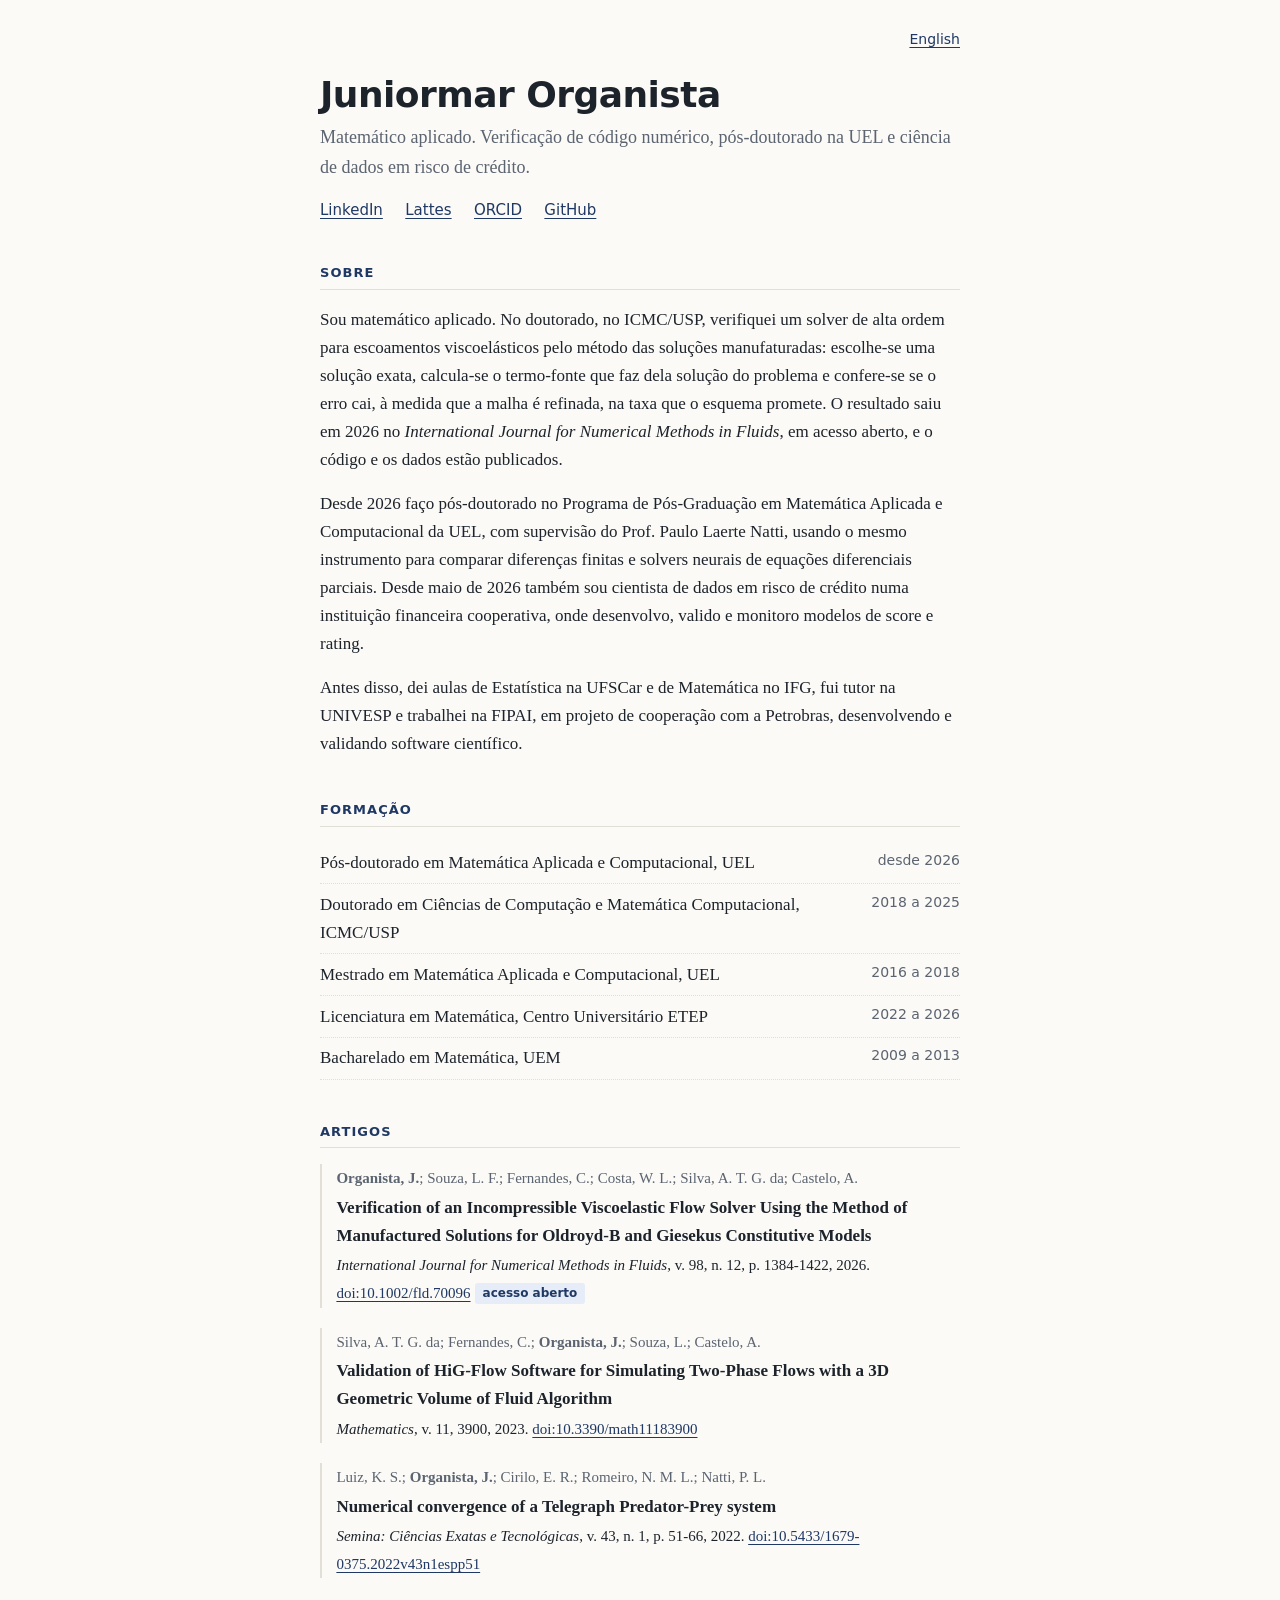
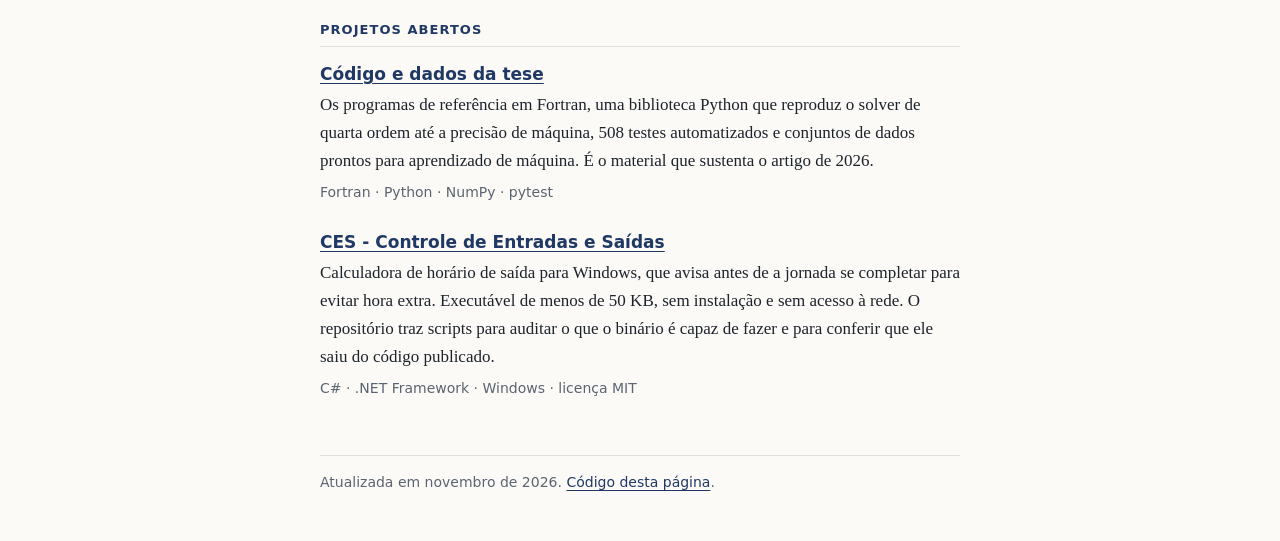
==== index.html @ 3fb1f09b "add the personal page in Portuguese" ====
<!doctype html>
<html lang="pt-BR">
<head>
  <meta charset="utf-8">
  <meta name="viewport" content="width=device-width, initial-scale=1">
  <title>Juniormar Organista</title>
  <meta name="description" content="Matemático aplicado: verificação de código de simulação numérica, pós-doutorado na UEL e ciência de dados em risco de crédito. Artigos, projetos abertos e perfis acadêmicos.">
  <link rel="canonical" href="https://juniormarorganista.github.io/">
  <link rel="alternate" hreflang="pt-BR" href="https://juniormarorganista.github.io/">
  <link rel="alternate" hreflang="en" href="https://juniormarorganista.github.io/en/">
  <link rel="alternate" hreflang="x-default" href="https://juniormarorganista.github.io/">
  <link rel="icon" href="favicon.svg" type="image/svg+xml">
  <link rel="stylesheet" href="estilo.css">
  <meta property="og:type" content="profile">
  <meta property="og:title" content="Juniormar Organista">
  <meta property="og:description" content="Matemático aplicado: verificação de código numérico, pós-doutorado na UEL e ciência de dados em risco de crédito.">
  <meta property="og:url" content="https://juniormarorganista.github.io/">
  <meta property="og:locale" content="pt_BR">
  <meta property="og:locale:alternate" content="en_US">
  <script type="application/ld+json">
  {
    "@context": "https://schema.org",
    "@type": "Person",
    "name": "Juniormar Organista",
    "url": "https://juniormarorganista.github.io/",
    "jobTitle": "Matemático aplicado",
    "affiliation": {"@type": "CollegeOrUniversity", "name": "Universidade Estadual de Londrina"},
    "alumniOf": [
      {"@type": "CollegeOrUniversity", "name": "Universidade de São Paulo"},
      {"@type": "CollegeOrUniversity", "name": "Universidade Estadual de Londrina"},
      {"@type": "CollegeOrUniversity", "name": "Universidade Estadual de Maringá"}
    ],
    "identifier": {"@type": "PropertyValue", "propertyID": "ORCID", "value": "0000-0002-3627-6901"},
    "sameAs": [
      "https://www.linkedin.com/in/juniormar-organista-1762802a",
      "http://lattes.cnpq.br/1314750070962728",
      "https://orcid.org/0000-0002-3627-6901",
      "https://github.com/juniormarorganista"
    ]
  }
  </script>
</head>
<body>
  <a class="pular" href="#conteudo">Ir para o conteúdo</a>
  <div class="pagina">
    <nav class="idioma" aria-label="Idioma">
      <a href="en/" hreflang="en" lang="en">English</a>
    </nav>

    <header>
      <h1>Juniormar Organista</h1>
      <p class="papel">Matemático aplicado. Verificação de código numérico, pós-doutorado na UEL e ciência de dados em risco de crédito.</p>
      <ul class="perfis" aria-label="Perfis">
        <li><a rel="me" href="https://www.linkedin.com/in/juniormar-organista-1762802a">LinkedIn</a></li>
        <li><a rel="me" href="http://lattes.cnpq.br/1314750070962728">Lattes</a></li>
        <li><a rel="me" href="https://orcid.org/0000-0002-3627-6901">ORCID</a></li>
        <li><a rel="me" href="https://github.com/juniormarorganista">GitHub</a></li>
      </ul>
    </header>

    <main id="conteudo">
      <section aria-labelledby="sobre">
        <h2 id="sobre">Sobre</h2>
        <p>Sou matemático aplicado. No doutorado, no ICMC/USP, verifiquei um solver de alta ordem para escoamentos viscoelásticos pelo método das soluções manufaturadas: escolhe-se uma solução exata, calcula-se o termo-fonte que faz dela solução do problema e confere-se se o erro cai, à medida que a malha é refinada, na taxa que o esquema promete. O resultado saiu em 2026 no <cite>International Journal for Numerical Methods in Fluids</cite>, em acesso aberto, e o código e os dados estão publicados.</p>
        <p>Desde 2026 faço pós-doutorado no Programa de Pós-Graduação em Matemática Aplicada e Computacional da UEL, com supervisão do Prof. Paulo Laerte Natti, usando o mesmo instrumento para comparar diferenças finitas e solvers neurais de equações diferenciais parciais. Desde maio de 2026 também sou cientista de dados em risco de crédito numa instituição financeira cooperativa, onde desenvolvo, valido e monitoro modelos de score e rating.</p>
        <p>Antes disso, dei aulas de Estatística na UFSCar e de Matemática no IFG, fui tutor na UNIVESP e trabalhei na FIPAI, em projeto de cooperação com a Petrobras, desenvolvendo e validando software científico.</p>
      </section>

      <section aria-labelledby="formacao">
        <h2 id="formacao">Formação</h2>
        <ul class="formacao">
          <li><span>Pós-doutorado em Matemática Aplicada e Computacional, UEL</span> <span class="periodo">desde 2026</span></li>
          <li><span>Doutorado em Ciências de Computação e Matemática Computacional, ICMC/USP</span> <span class="periodo">2018 a 2025</span></li>
          <li><span>Mestrado em Matemática Aplicada e Computacional, UEL</span> <span class="periodo">2016 a 2018</span></li>
          <li><span>Licenciatura em Matemática, Centro Universitário ETEP</span> <span class="periodo">2022 a 2026</span></li>
          <li><span>Bacharelado em Matemática, UEM</span> <span class="periodo">2009 a 2013</span></li>
        </ul>
      </section>

      <section aria-labelledby="artigos">
        <h2 id="artigos">Artigos</h2>
        <ul class="artigos">
          <li>
            <span class="autores"><strong>Organista, J.</strong>; Souza, L. F.; Fernandes, C.; Costa, W. L.; Silva, A. T. G. da; Castelo, A.</span>
            <span class="titulo">Verification of an Incompressible Viscoelastic Flow Solver Using the Method of Manufactured Solutions for Oldroyd-B and Giesekus Constitutive Models</span>
            <span class="fonte"><cite>International Journal for Numerical Methods in Fluids</cite>, v. 98, n. 12, p. 1384-1422, 2026. <a href="https://doi.org/10.1002/fld.70096">doi:10.1002/fld.70096</a><span class="selo">acesso aberto</span></span>
          </li>
          <li>
            <span class="autores">Silva, A. T. G. da; Fernandes, C.; <strong>Organista, J.</strong>; Souza, L.; Castelo, A.</span>
            <span class="titulo">Validation of HiG-Flow Software for Simulating Two-Phase Flows with a 3D Geometric Volume of Fluid Algorithm</span>
            <span class="fonte"><cite>Mathematics</cite>, v. 11, 3900, 2023. <a href="https://doi.org/10.3390/math11183900">doi:10.3390/math11183900</a></span>
          </li>
          <li>
            <span class="autores">Luiz, K. S.; <strong>Organista, J.</strong>; Cirilo, E. R.; Romeiro, N. M. L.; Natti, P. L.</span>
            <span class="titulo">Numerical convergence of a Telegraph Predator-Prey system</span>
            <span class="fonte"><cite>Semina: Ciências Exatas e Tecnológicas</cite>, v. 43, n. 1, p. 51-66, 2022. <a href="https://doi.org/10.5433/1679-0375.2022v43n1espp51">doi:10.5433/1679-0375.2022v43n1espp51</a></span>
          </li>
        </ul>
      </section>

      <section aria-labelledby="projetos">
        <h2 id="projetos">Projetos abertos</h2>
        <article class="projeto">
          <h3><a href="https://github.com/juniormarorganista/PhD-Thesis-Organista-J-USP">Código e dados da tese</a></h3>
          <p>Os programas de referência em Fortran, uma biblioteca Python que reproduz o solver de quarta ordem até a precisão de máquina, 508 testes automatizados e conjuntos de dados prontos para aprendizado de máquina. É o material que sustenta o artigo de 2026.</p>
          <p class="meta">Fortran · Python · NumPy · pytest</p>
        </article>
        <article class="projeto">
          <h3><a href="https://github.com/juniormarorganista/CES-Controle-Entradas-Saidas">CES - Controle de Entradas e Saídas</a></h3>
          <p>Calculadora de horário de saída para Windows, que avisa antes de a jornada se completar para evitar hora extra. Executável de menos de 50 KB, sem instalação e sem acesso à rede. O repositório traz scripts para auditar o que o binário é capaz de fazer e para conferir que ele saiu do código publicado.</p>
          <p class="meta">C# · .NET Framework · Windows · licença MIT</p>
        </article>
      </section>
    </main>

    <footer>
      <p>Atualizada em novembro de 2026. <a href="https://github.com/juniormarorganista/juniormarorganista.github.io">Código desta página</a>.</p>
    </footer>
  </div>
</body>
</html>
---- estilo.css ----
/* Estilo único das duas versões da página (português na raiz, inglês em en/). */

:root {
  --fundo: #fbfaf7;
  --texto: #1d232b;
  --suave: #5b6470;
  --linha: #e2dfd6;
  --destaque: #1f3864;
  --destaque-ativo: #2d5394;
  --selo-fundo: #e6edf8;
  --selo-texto: #1f3864;
  --largura: 42rem;
  --serifa: Charter, "Bitstream Charter", "Sitka Text", Cambria, Georgia, serif;
  --sem-serifa: system-ui, -apple-system, "Segoe UI", Roboto, "Helvetica Neue", Arial,
    sans-serif;
  color-scheme: light;
}

@media (prefers-color-scheme: dark) {
  :root {
    --fundo: #14171c;
    --texto: #e5e7ea;
    --suave: #a3abb6;
    --linha: #2b3038;
    --destaque: #9fbaea;
    --destaque-ativo: #c6d6f5;
    --selo-fundo: #1e2a3e;
    --selo-texto: #c6d6f5;
    color-scheme: dark;
  }
}

*,
*::before,
*::after {
  box-sizing: border-box;
}

html {
  -webkit-text-size-adjust: 100%;
  text-size-adjust: 100%;
}

body {
  margin: 0;
  background: var(--fundo);
  color: var(--texto);
  font: 1.0625rem/1.65 var(--serifa);
}

.pagina {
  max-width: var(--largura);
  margin: 0 auto;
  padding: 2rem 1rem 3rem;
}

.pular {
  position: absolute;
  left: -999rem;
}

.pular:focus {
  left: 1rem;
  top: 1rem;
  padding: 0.5rem 0.75rem;
  background: var(--fundo);
  font-family: var(--sem-serifa);
}

a {
  color: var(--destaque);
  text-decoration-thickness: 1px;
  text-underline-offset: 0.18em;
}

a:hover {
  color: var(--destaque-ativo);
}

a:focus-visible {
  outline: 2px solid var(--destaque);
  outline-offset: 2px;
  border-radius: 2px;
}

.idioma {
  text-align: right;
  font: 0.875rem/1 var(--sem-serifa);
}

header {
  margin: 1.75rem 0 2.25rem;
}

h1 {
  margin: 0 0 0.5rem;
  font: 650 2.25rem/1.15 var(--sem-serifa);
  letter-spacing: -0.015em;
}

.papel {
  margin: 0 0 1.1rem;
  color: var(--suave);
  font-size: 1.125rem;
}

.perfis {
  display: flex;
  flex-wrap: wrap;
  gap: 0.5rem 1.4rem;
  margin: 0;
  padding: 0;
  list-style: none;
  font: 500 0.9375rem/1.4 var(--sem-serifa);
}

h2 {
  margin: 2.75rem 0 1rem;
  padding-bottom: 0.4rem;
  border-bottom: 1px solid var(--linha);
  color: var(--destaque);
  font: 650 0.8125rem/1.3 var(--sem-serifa);
  letter-spacing: 0.08em;
  text-transform: uppercase;
}

h3 {
  margin: 0 0 0.3rem;
  font: 600 1.0625rem/1.4 var(--sem-serifa);
}

p {
  margin: 0 0 1rem;
}

.formacao {
  margin: 0;
  padding: 0;
  list-style: none;
}

.formacao li {
  display: flex;
  justify-content: space-between;
  gap: 1rem;
  padding: 0.4rem 0;
  border-bottom: 1px dotted var(--linha);
}

.formacao .periodo {
  color: var(--suave);
  font: 0.875rem/1.65 var(--sem-serifa);
  white-space: nowrap;
}

.artigos {
  margin: 0;
  padding: 0;
  list-style: none;
}

.artigos li {
  margin-bottom: 1.25rem;
  padding-left: 0.9rem;
  border-left: 2px solid var(--linha);
}

.autores,
.fonte {
  font-size: 0.9375rem;
}

.autores {
  color: var(--suave);
}

.titulo {
  display: block;
  margin: 0.1rem 0;
  font-weight: 600;
}

.selo {
  display: inline-block;
  margin-left: 0.3rem;
  padding: 0.2rem 0.45rem;
  border-radius: 3px;
  background: var(--selo-fundo);
  color: var(--selo-texto);
  font: 600 0.75rem/1.2 var(--sem-serifa);
  vertical-align: 0.1em;
}

.projeto {
  margin-bottom: 1.75rem;
}

.projeto p {
  margin-bottom: 0.4rem;
}

.projeto .meta {
  margin: 0;
  color: var(--suave);
  font: 0.875rem/1.5 var(--sem-serifa);
}

footer {
  margin-top: 3.5rem;
  padding-top: 1rem;
  border-top: 1px solid var(--linha);
  color: var(--suave);
  font: 0.875rem/1.5 var(--sem-serifa);
}

footer p {
  margin: 0;
}

@media (max-width: 30rem) {
  h1 {
    font-size: 1.875rem;
  }

  .formacao li {
    flex-direction: column;
    gap: 0;
  }
}

@media print {
  .idioma,
  .pular {
    display: none;
  }

  body {
    background: #fff;
    color: #000;
  }
}
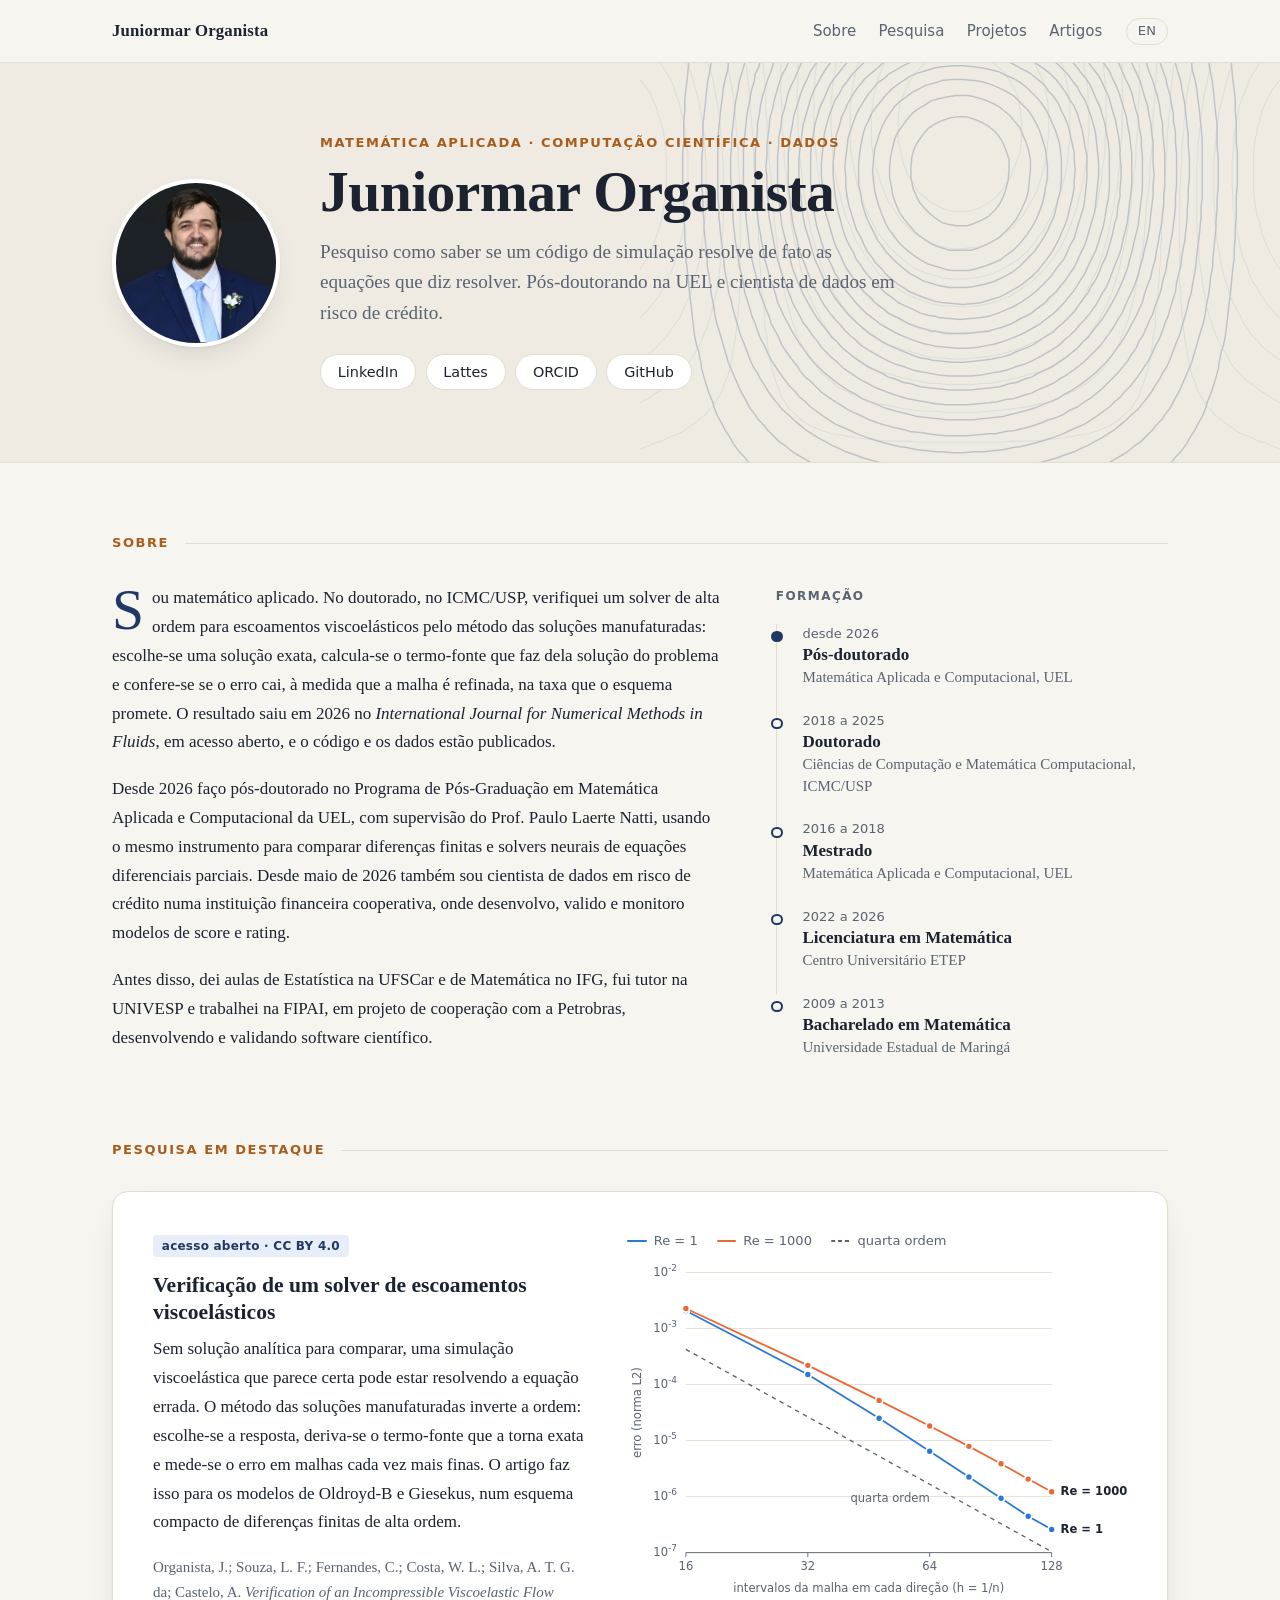
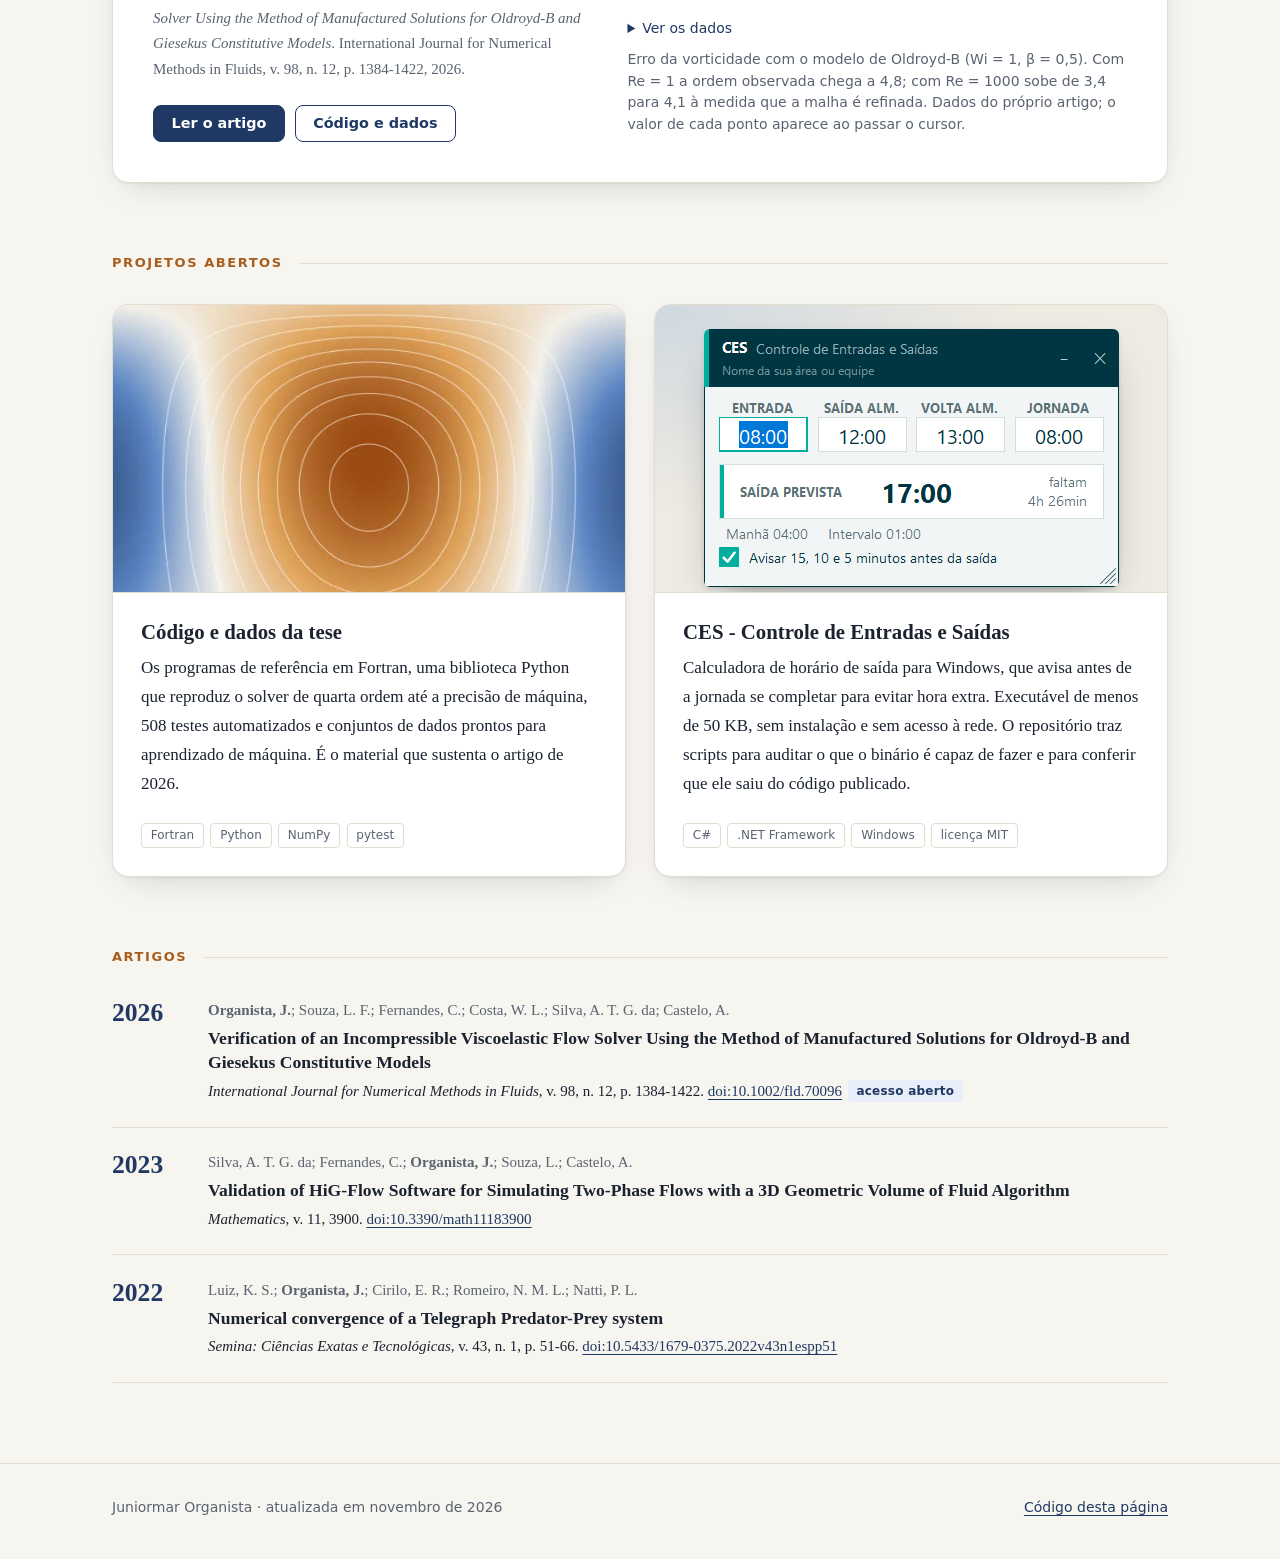
==== commit 64da40aa: "rebuild the Portuguese page with images and the convergence chart" ====
--- a/index.html
+++ b/index.html
@@ -11,18 +11,26 @@
   <link rel="alternate" hreflang="x-default" href="https://juniormarorganista.github.io/">
   <link rel="icon" href="favicon.svg" type="image/svg+xml">
   <link rel="stylesheet" href="estilo.css">
+  <meta name="theme-color" content="#f7f5f0" media="(prefers-color-scheme: light)">
+  <meta name="theme-color" content="#101318" media="(prefers-color-scheme: dark)">
   <meta property="og:type" content="profile">
   <meta property="og:title" content="Juniormar Organista">
   <meta property="og:description" content="Matemático aplicado: verificação de código numérico, pós-doutorado na UEL e ciência de dados em risco de crédito.">
   <meta property="og:url" content="https://juniormarorganista.github.io/">
+  <meta property="og:image" content="https://juniormarorganista.github.io/img/og.png">
+  <meta property="og:image:width" content="1200">
+  <meta property="og:image:height" content="630">
+  <meta property="og:image:alt" content="Juniormar Organista, matemático aplicado, sobre linhas de corrente de uma solução manufaturada">
   <meta property="og:locale" content="pt_BR">
   <meta property="og:locale:alternate" content="en_US">
+  <meta name="twitter:card" content="summary_large_image">
   <script type="application/ld+json">
   {
     "@context": "https://schema.org",
     "@type": "Person",
     "name": "Juniormar Organista",
     "url": "https://juniormarorganista.github.io/",
+    "image": "https://juniormarorganista.github.io/img/retrato.webp",
     "jobTitle": "Matemático aplicado",
     "affiliation": {"@type": "CollegeOrUniversity", "name": "Universidade Estadual de Londrina"},
     "alumniOf": [
@@ -42,80 +50,202 @@
 </head>
 <body>
   <a class="pular" href="#conteudo">Ir para o conteúdo</a>
-  <div class="pagina">
-    <nav class="idioma" aria-label="Idioma">
-      <a href="en/" hreflang="en" lang="en">English</a>
+
+  <header class="conteiner barra">
+    <a class="marca" href="./">Juniormar Organista</a>
+    <nav aria-label="Seções">
+      <a href="#sobre">Sobre</a>
+      <a href="#pesquisa">Pesquisa</a>
+      <a href="#projetos">Projetos</a>
+      <a href="#artigos">Artigos</a>
     </nav>
-
-    <header>
-      <h1>Juniormar Organista</h1>
-      <p class="papel">Matemático aplicado. Verificação de código numérico, pós-doutorado na UEL e ciência de dados em risco de crédito.</p>
-      <ul class="perfis" aria-label="Perfis">
-        <li><a rel="me" href="https://www.linkedin.com/in/juniormar-organista-1762802a">LinkedIn</a></li>
-        <li><a rel="me" href="http://lattes.cnpq.br/1314750070962728">Lattes</a></li>
-        <li><a rel="me" href="https://orcid.org/0000-0002-3627-6901">ORCID</a></li>
-        <li><a rel="me" href="https://github.com/juniormarorganista">GitHub</a></li>
-      </ul>
-    </header>
-
-    <main id="conteudo">
-      <section aria-labelledby="sobre">
-        <h2 id="sobre">Sobre</h2>
-        <p>Sou matemático aplicado. No doutorado, no ICMC/USP, verifiquei um solver de alta ordem para escoamentos viscoelásticos pelo método das soluções manufaturadas: escolhe-se uma solução exata, calcula-se o termo-fonte que faz dela solução do problema e confere-se se o erro cai, à medida que a malha é refinada, na taxa que o esquema promete. O resultado saiu em 2026 no <cite>International Journal for Numerical Methods in Fluids</cite>, em acesso aberto, e o código e os dados estão publicados.</p>
-        <p>Desde 2026 faço pós-doutorado no Programa de Pós-Graduação em Matemática Aplicada e Computacional da UEL, com supervisão do Prof. Paulo Laerte Natti, usando o mesmo instrumento para comparar diferenças finitas e solvers neurais de equações diferenciais parciais. Desde maio de 2026 também sou cientista de dados em risco de crédito numa instituição financeira cooperativa, onde desenvolvo, valido e monitoro modelos de score e rating.</p>
-        <p>Antes disso, dei aulas de Estatística na UFSCar e de Matemática no IFG, fui tutor na UNIVESP e trabalhei na FIPAI, em projeto de cooperação com a Petrobras, desenvolvendo e validando software científico.</p>
-      </section>
-
-      <section aria-labelledby="formacao">
-        <h2 id="formacao">Formação</h2>
-        <ul class="formacao">
-          <li><span>Pós-doutorado em Matemática Aplicada e Computacional, UEL</span> <span class="periodo">desde 2026</span></li>
-          <li><span>Doutorado em Ciências de Computação e Matemática Computacional, ICMC/USP</span> <span class="periodo">2018 a 2025</span></li>
-          <li><span>Mestrado em Matemática Aplicada e Computacional, UEL</span> <span class="periodo">2016 a 2018</span></li>
-          <li><span>Licenciatura em Matemática, Centro Universitário ETEP</span> <span class="periodo">2022 a 2026</span></li>
-          <li><span>Bacharelado em Matemática, UEM</span> <span class="periodo">2009 a 2013</span></li>
+    <a class="idioma" href="en/" hreflang="en" lang="en" title="English version">EN</a>
+  </header>
+
+  <section class="abertura" aria-labelledby="nome">
+    <div class="arte" aria-hidden="true"></div>
+    <div class="conteiner">
+      <img class="retrato" src="img/retrato.webp" width="168" height="168" alt="Retrato de Juniormar Organista">
+      <div>
+        <p class="sobretitulo">Matemática aplicada · Computação científica · Dados</p>
+        <h1 id="nome">Juniormar Organista</h1>
+        <p class="chamada">Pesquiso como saber se um código de simulação resolve de fato as equações que diz resolver. Pós-doutorando na UEL e cientista de dados em risco de crédito.</p>
+        <ul class="perfis" aria-label="Perfis">
+          <li><a rel="me" href="https://www.linkedin.com/in/juniormar-organista-1762802a">LinkedIn</a></li>
+          <li><a rel="me" href="http://lattes.cnpq.br/1314750070962728">Lattes</a></li>
+          <li><a rel="me" href="https://orcid.org/0000-0002-3627-6901">ORCID</a></li>
+          <li><a rel="me" href="https://github.com/juniormarorganista">GitHub</a></li>
         </ul>
-      </section>
-
-      <section aria-labelledby="artigos">
-        <h2 id="artigos">Artigos</h2>
+      </div>
+    </div>
+  </section>
+
+  <main id="conteudo">
+    <section class="secao" id="sobre" aria-labelledby="titulo-sobre">
+      <div class="conteiner">
+        <h2 id="titulo-sobre">Sobre</h2>
+        <div class="duas-colunas">
+          <div class="texto-corrido">
+            <p>Sou matemático aplicado. No doutorado, no ICMC/USP, verifiquei um solver de alta ordem para escoamentos viscoelásticos pelo método das soluções manufaturadas: escolhe-se uma solução exata, calcula-se o termo-fonte que faz dela solução do problema e confere-se se o erro cai, à medida que a malha é refinada, na taxa que o esquema promete. O resultado saiu em 2026 no <cite>International Journal for Numerical Methods in Fluids</cite>, em acesso aberto, e o código e os dados estão publicados.</p>
+            <p>Desde 2026 faço pós-doutorado no Programa de Pós-Graduação em Matemática Aplicada e Computacional da UEL, com supervisão do Prof. Paulo Laerte Natti, usando o mesmo instrumento para comparar diferenças finitas e solvers neurais de equações diferenciais parciais. Desde maio de 2026 também sou cientista de dados em risco de crédito numa instituição financeira cooperativa, onde desenvolvo, valido e monitoro modelos de score e rating.</p>
+            <p>Antes disso, dei aulas de Estatística na UFSCar e de Matemática no IFG, fui tutor na UNIVESP e trabalhei na FIPAI, em projeto de cooperação com a Petrobras, desenvolvendo e validando software científico.</p>
+          </div>
+          <aside aria-labelledby="titulo-formacao">
+            <p class="subtitulo" id="titulo-formacao">Formação</p>
+            <ol class="linha-do-tempo">
+              <li><span class="periodo">desde 2026</span><span class="grau">Pós-doutorado</span><span class="lugar">Matemática Aplicada e Computacional, UEL</span></li>
+              <li><span class="periodo">2018 a 2025</span><span class="grau">Doutorado</span><span class="lugar">Ciências de Computação e Matemática Computacional, ICMC/USP</span></li>
+              <li><span class="periodo">2016 a 2018</span><span class="grau">Mestrado</span><span class="lugar">Matemática Aplicada e Computacional, UEL</span></li>
+              <li><span class="periodo">2022 a 2026</span><span class="grau">Licenciatura em Matemática</span><span class="lugar">Centro Universitário ETEP</span></li>
+              <li><span class="periodo">2009 a 2013</span><span class="grau">Bacharelado em Matemática</span><span class="lugar">Universidade Estadual de Maringá</span></li>
+            </ol>
+          </aside>
+        </div>
+      </div>
+    </section>
+
+    <section class="secao" id="pesquisa" aria-labelledby="titulo-pesquisa">
+      <div class="conteiner">
+        <h2 id="titulo-pesquisa">Pesquisa em destaque</h2>
+        <article class="cartao pesquisa">
+          <div>
+            <span class="selo">acesso aberto · CC BY 4.0</span>
+            <h3>Verificação de um solver de escoamentos viscoelásticos</h3>
+            <p>Sem solução analítica para comparar, uma simulação viscoelástica que parece certa pode estar resolvendo a equação errada. O método das soluções manufaturadas inverte a ordem: escolhe-se a resposta, deriva-se o termo-fonte que a torna exata e mede-se o erro em malhas cada vez mais finas. O artigo faz isso para os modelos de Oldroyd-B e Giesekus, num esquema compacto de diferenças finitas de alta ordem.</p>
+            <p class="citacao">Organista, J.; Souza, L. F.; Fernandes, C.; Costa, W. L.; Silva, A. T. G. da; Castelo, A. <cite>Verification of an Incompressible Viscoelastic Flow Solver Using the Method of Manufactured Solutions for Oldroyd-B and Giesekus Constitutive Models</cite>. International Journal for Numerical Methods in Fluids, v. 98, n. 12, p. 1384-1422, 2026.</p>
+            <div class="botoes">
+              <a class="botao" href="https://doi.org/10.1002/fld.70096">Ler o artigo</a>
+              <a class="botao secundario" href="https://github.com/juniormarorganista/PhD-Thesis-Organista-J-USP">Código e dados</a>
+            </div>
+          </div>
+          <figure class="figura-grafico">
+<ul class="legenda" aria-hidden="true"><li><span class="amostra s1"></span>Re = 1</li><li><span class="amostra s2"></span>Re = 1000</li><li><span class="amostra ref"></span>quarta ordem</li></ul>
+<svg class="grafico" viewBox="0 0 560 380" role="img" aria-labelledby="graf-tit-pt graf-desc-pt">
+<title id="graf-tit-pt">Erro da vorticidade com o refinamento da malha, modelo de Oldroyd-B</title>
+<desc id="graf-desc-pt">Gráfico em escala logarítmica: o erro da vorticidade cai de cerca de 2 × 10⁻³ para menos de 10⁻⁶ quando a malha passa de 16 para 128 intervalos, acompanhando a reta de quarta ordem.</desc>
+<line class="grade" x1="66" x2="476" y1="328.0" y2="328.0"/>
+<text class="rotulo" x="56" y="332.0" text-anchor="end">10<tspan dy='-6' font-size='10'>-7</tspan></text>
+<line class="grade" x1="66" x2="476" y1="265.2" y2="265.2"/>
+<text class="rotulo" x="56" y="269.2" text-anchor="end">10<tspan dy='-6' font-size='10'>-6</tspan></text>
+<line class="grade" x1="66" x2="476" y1="202.4" y2="202.4"/>
+<text class="rotulo" x="56" y="206.4" text-anchor="end">10<tspan dy='-6' font-size='10'>-5</tspan></text>
+<line class="grade" x1="66" x2="476" y1="139.6" y2="139.6"/>
+<text class="rotulo" x="56" y="143.6" text-anchor="end">10<tspan dy='-6' font-size='10'>-4</tspan></text>
+<line class="grade" x1="66" x2="476" y1="76.8" y2="76.8"/>
+<text class="rotulo" x="56" y="80.8" text-anchor="end">10<tspan dy='-6' font-size='10'>-3</tspan></text>
+<line class="grade" x1="66" x2="476" y1="14.0" y2="14.0"/>
+<text class="rotulo" x="56" y="18.0" text-anchor="end">10<tspan dy='-6' font-size='10'>-2</tspan></text>
+<line class="marca" x1="66.0" x2="66.0" y1="328" y2="333"/>
+<text class="rotulo" x="66.0" y="348" text-anchor="middle">16</text>
+<line class="marca" x1="202.7" x2="202.7" y1="328" y2="333"/>
+<text class="rotulo" x="202.7" y="348" text-anchor="middle">32</text>
+<line class="marca" x1="339.3" x2="339.3" y1="328" y2="333"/>
+<text class="rotulo" x="339.3" y="348" text-anchor="middle">64</text>
+<line class="marca" x1="476.0" x2="476.0" y1="328" y2="333"/>
+<text class="rotulo" x="476.0" y="348" text-anchor="middle">128</text>
+<line class="eixo" x1="66" x2="476" y1="328" y2="328"/>
+<text class="rotulo" x="271" y="372" text-anchor="middle">intervalos da malha em cada direção (h = 1/n)</text>
+<text class="rotulo" transform="translate(16 171) rotate(-90)" text-anchor="middle">erro (norma L2)</text>
+<line class="referencia" x1="66.0" y1="100.2" x2="476.0" y2="327.0"/>
+<text class="rotulo" x="339.3" y="271.4" text-anchor="end">quarta ordem</text>
+<path class="serie s1" d="M66.0 56.8 L202.7 128.4 L282.6 177.4 L339.3 214.4 L383.3 243.3 L419.3 267.1 L449.7 287.2 L476.0 302.0"/>
+<g class="ponto s1"><title>Re = 1, h = 1/16: 2,08 × 10⁻³</title><circle class="alvo" cx="66.0" cy="56.8" r="11"/><circle cx="66.0" cy="56.8" r="4"/></g>
+<g class="ponto s1"><title>Re = 1, h = 1/32: 1,51 × 10⁻⁴</title><circle class="alvo" cx="202.7" cy="128.4" r="11"/><circle cx="202.7" cy="128.4" r="4"/></g>
+<g class="ponto s1"><title>Re = 1, h = 1/48: 2,50 × 10⁻⁵</title><circle class="alvo" cx="282.6" cy="177.4" r="11"/><circle cx="282.6" cy="177.4" r="4"/></g>
+<g class="ponto s1"><title>Re = 1, h = 1/64: 6,43 × 10⁻⁶</title><circle class="alvo" cx="339.3" cy="214.4" r="11"/><circle cx="339.3" cy="214.4" r="4"/></g>
+<g class="ponto s1"><title>Re = 1, h = 1/80: 2,23 × 10⁻⁶</title><circle class="alvo" cx="383.3" cy="243.3" r="11"/><circle cx="383.3" cy="243.3" r="4"/></g>
+<g class="ponto s1"><title>Re = 1, h = 1/96: 9,34 × 10⁻⁷</title><circle class="alvo" cx="419.3" cy="267.1" r="11"/><circle cx="419.3" cy="267.1" r="4"/></g>
+<g class="ponto s1"><title>Re = 1, h = 1/112: 4,47 × 10⁻⁷</title><circle class="alvo" cx="449.7" cy="287.2" r="11"/><circle cx="449.7" cy="287.2" r="4"/></g>
+<g class="ponto s1"><title>Re = 1, h = 1/128: 2,59 × 10⁻⁷</title><circle class="alvo" cx="476.0" cy="302.0" r="11"/><circle cx="476.0" cy="302.0" r="4"/></g>
+<text class="rotulo forte" x="486.0" y="306.0">Re = 1</text>
+<path class="serie s2" d="M66.0 54.4 L202.7 118.1 L282.6 157.4 L339.3 186.1 L383.3 208.9 L419.3 228.4 L449.7 245.6 L476.0 259.8"/>
+<g class="ponto s2"><title>Re = 1000, h = 1/16: 2,27 × 10⁻³</title><circle class="alvo" cx="66.0" cy="54.4" r="11"/><circle cx="66.0" cy="54.4" r="4"/></g>
+<g class="ponto s2"><title>Re = 1000, h = 1/32: 2,20 × 10⁻⁴</title><circle class="alvo" cx="202.7" cy="118.1" r="11"/><circle cx="202.7" cy="118.1" r="4"/></g>
+<g class="ponto s2"><title>Re = 1000, h = 1/48: 5,20 × 10⁻⁵</title><circle class="alvo" cx="282.6" cy="157.4" r="11"/><circle cx="282.6" cy="157.4" r="4"/></g>
+<g class="ponto s2"><title>Re = 1000, h = 1/64: 1,82 × 10⁻⁵</title><circle class="alvo" cx="339.3" cy="186.1" r="11"/><circle cx="339.3" cy="186.1" r="4"/></g>
+<g class="ponto s2"><title>Re = 1000, h = 1/80: 7,87 × 10⁻⁶</title><circle class="alvo" cx="383.3" cy="208.9" r="11"/><circle cx="383.3" cy="208.9" r="4"/></g>
+<g class="ponto s2"><title>Re = 1000, h = 1/96: 3,85 × 10⁻⁶</title><circle class="alvo" cx="419.3" cy="228.4" r="11"/><circle cx="419.3" cy="228.4" r="4"/></g>
+<g class="ponto s2"><title>Re = 1000, h = 1/112: 2,05 × 10⁻⁶</title><circle class="alvo" cx="449.7" cy="245.6" r="11"/><circle cx="449.7" cy="245.6" r="4"/></g>
+<g class="ponto s2"><title>Re = 1000, h = 1/128: 1,22 × 10⁻⁶</title><circle class="alvo" cx="476.0" cy="259.8" r="11"/><circle cx="476.0" cy="259.8" r="4"/></g>
+<text class="rotulo forte" x="486.0" y="263.8">Re = 1000</text>
+</svg>
+<details class="dados"><summary>Ver os dados</summary><table><thead><tr><th>n</th><th>Re = 1</th><th>Re = 1000</th></tr></thead><tbody><tr><td>16</td><td>2,08 × 10⁻³</td><td>2,27 × 10⁻³</td></tr><tr><td>32</td><td>1,51 × 10⁻⁴</td><td>2,20 × 10⁻⁴</td></tr><tr><td>48</td><td>2,50 × 10⁻⁵</td><td>5,20 × 10⁻⁵</td></tr><tr><td>64</td><td>6,43 × 10⁻⁶</td><td>1,82 × 10⁻⁵</td></tr><tr><td>80</td><td>2,23 × 10⁻⁶</td><td>7,87 × 10⁻⁶</td></tr><tr><td>96</td><td>9,34 × 10⁻⁷</td><td>3,85 × 10⁻⁶</td></tr><tr><td>112</td><td>4,47 × 10⁻⁷</td><td>2,05 × 10⁻⁶</td></tr><tr><td>128</td><td>2,59 × 10⁻⁷</td><td>1,22 × 10⁻⁶</td></tr></tbody></table></details>
+            <figcaption>Erro da vorticidade com o modelo de Oldroyd-B (Wi = 1, β = 0,5). Com Re = 1 a ordem observada chega a 4,8; com Re = 1000 sobe de 3,4 para 4,1 à medida que a malha é refinada. Dados do próprio artigo; o valor de cada ponto aparece ao passar o cursor.</figcaption>
+          </figure>
+        </article>
+      </div>
+    </section>
+
+    <section class="secao" id="projetos" aria-labelledby="titulo-projetos">
+      <div class="conteiner">
+        <h2 id="titulo-projetos">Projetos abertos</h2>
+        <div class="projetos">
+          <article class="cartao projeto">
+            <div class="imagem">
+              <img src="img/vorticidade.webp" width="600" height="600" loading="lazy" alt="Mapa de cores da vorticidade exata de uma solução manufaturada da tese, com linhas de corrente em branco">
+            </div>
+            <div class="corpo">
+              <h3><a href="https://github.com/juniormarorganista/PhD-Thesis-Organista-J-USP">Código e dados da tese</a></h3>
+              <p>Os programas de referência em Fortran, uma biblioteca Python que reproduz o solver de quarta ordem até a precisão de máquina, 508 testes automatizados e conjuntos de dados prontos para aprendizado de máquina. É o material que sustenta o artigo de 2026.</p>
+              <ul class="etiquetas" aria-label="Tecnologias">
+                <li>Fortran</li><li>Python</li><li>NumPy</li><li>pytest</li>
+              </ul>
+            </div>
+          </article>
+          <article class="cartao projeto">
+            <div class="imagem janela">
+              <img src="img/ces-janela.png" width="410" height="258" loading="lazy" alt="Janela do CES com entrada às 08:00, almoço das 12:00 às 13:00, jornada de 8 horas e saída prevista às 17:00">
+            </div>
+            <div class="corpo">
+              <h3><a href="https://github.com/juniormarorganista/CES-Controle-Entradas-Saidas">CES - Controle de Entradas e Saídas</a></h3>
+              <p>Calculadora de horário de saída para Windows, que avisa antes de a jornada se completar para evitar hora extra. Executável de menos de 50 KB, sem instalação e sem acesso à rede. O repositório traz scripts para auditar o que o binário é capaz de fazer e para conferir que ele saiu do código publicado.</p>
+              <ul class="etiquetas" aria-label="Tecnologias">
+                <li>C#</li><li>.NET Framework</li><li>Windows</li><li>licença MIT</li>
+              </ul>
+            </div>
+          </article>
+        </div>
+      </div>
+    </section>
+
+    <section class="secao" id="artigos" aria-labelledby="titulo-artigos">
+      <div class="conteiner">
+        <h2 id="titulo-artigos">Artigos</h2>
         <ul class="artigos">
           <li>
-            <span class="autores"><strong>Organista, J.</strong>; Souza, L. F.; Fernandes, C.; Costa, W. L.; Silva, A. T. G. da; Castelo, A.</span>
-            <span class="titulo">Verification of an Incompressible Viscoelastic Flow Solver Using the Method of Manufactured Solutions for Oldroyd-B and Giesekus Constitutive Models</span>
-            <span class="fonte"><cite>International Journal for Numerical Methods in Fluids</cite>, v. 98, n. 12, p. 1384-1422, 2026. <a href="https://doi.org/10.1002/fld.70096">doi:10.1002/fld.70096</a><span class="selo">acesso aberto</span></span>
+            <span class="ano">2026</span>
+            <div>
+              <span class="autores"><strong>Organista, J.</strong>; Souza, L. F.; Fernandes, C.; Costa, W. L.; Silva, A. T. G. da; Castelo, A.</span>
+              <span class="titulo">Verification of an Incompressible Viscoelastic Flow Solver Using the Method of Manufactured Solutions for Oldroyd-B and Giesekus Constitutive Models</span>
+              <span class="fonte"><cite>International Journal for Numerical Methods in Fluids</cite>, v. 98, n. 12, p. 1384-1422. <a href="https://doi.org/10.1002/fld.70096">doi:10.1002/fld.70096</a><span class="selo">acesso aberto</span></span>
+            </div>
           </li>
           <li>
-            <span class="autores">Silva, A. T. G. da; Fernandes, C.; <strong>Organista, J.</strong>; Souza, L.; Castelo, A.</span>
-            <span class="titulo">Validation of HiG-Flow Software for Simulating Two-Phase Flows with a 3D Geometric Volume of Fluid Algorithm</span>
-            <span class="fonte"><cite>Mathematics</cite>, v. 11, 3900, 2023. <a href="https://doi.org/10.3390/math11183900">doi:10.3390/math11183900</a></span>
+            <span class="ano">2023</span>
+            <div>
+              <span class="autores">Silva, A. T. G. da; Fernandes, C.; <strong>Organista, J.</strong>; Souza, L.; Castelo, A.</span>
+              <span class="titulo">Validation of HiG-Flow Software for Simulating Two-Phase Flows with a 3D Geometric Volume of Fluid Algorithm</span>
+              <span class="fonte"><cite>Mathematics</cite>, v. 11, 3900. <a href="https://doi.org/10.3390/math11183900">doi:10.3390/math11183900</a></span>
+            </div>
           </li>
           <li>
-            <span class="autores">Luiz, K. S.; <strong>Organista, J.</strong>; Cirilo, E. R.; Romeiro, N. M. L.; Natti, P. L.</span>
-            <span class="titulo">Numerical convergence of a Telegraph Predator-Prey system</span>
-            <span class="fonte"><cite>Semina: Ciências Exatas e Tecnológicas</cite>, v. 43, n. 1, p. 51-66, 2022. <a href="https://doi.org/10.5433/1679-0375.2022v43n1espp51">doi:10.5433/1679-0375.2022v43n1espp51</a></span>
+            <span class="ano">2022</span>
+            <div>
+              <span class="autores">Luiz, K. S.; <strong>Organista, J.</strong>; Cirilo, E. R.; Romeiro, N. M. L.; Natti, P. L.</span>
+              <span class="titulo">Numerical convergence of a Telegraph Predator-Prey system</span>
+              <span class="fonte"><cite>Semina: Ciências Exatas e Tecnológicas</cite>, v. 43, n. 1, p. 51-66. <a href="https://doi.org/10.5433/1679-0375.2022v43n1espp51">doi:10.5433/1679-0375.2022v43n1espp51</a></span>
+            </div>
           </li>
         </ul>
-      </section>
-
-      <section aria-labelledby="projetos">
-        <h2 id="projetos">Projetos abertos</h2>
-        <article class="projeto">
-          <h3><a href="https://github.com/juniormarorganista/PhD-Thesis-Organista-J-USP">Código e dados da tese</a></h3>
-          <p>Os programas de referência em Fortran, uma biblioteca Python que reproduz o solver de quarta ordem até a precisão de máquina, 508 testes automatizados e conjuntos de dados prontos para aprendizado de máquina. É o material que sustenta o artigo de 2026.</p>
-          <p class="meta">Fortran · Python · NumPy · pytest</p>
-        </article>
-        <article class="projeto">
-          <h3><a href="https://github.com/juniormarorganista/CES-Controle-Entradas-Saidas">CES - Controle de Entradas e Saídas</a></h3>
-          <p>Calculadora de horário de saída para Windows, que avisa antes de a jornada se completar para evitar hora extra. Executável de menos de 50 KB, sem instalação e sem acesso à rede. O repositório traz scripts para auditar o que o binário é capaz de fazer e para conferir que ele saiu do código publicado.</p>
-          <p class="meta">C# · .NET Framework · Windows · licença MIT</p>
-        </article>
-      </section>
-    </main>
-
-    <footer>
-      <p>Atualizada em novembro de 2026. <a href="https://github.com/juniormarorganista/juniormarorganista.github.io">Código desta página</a>.</p>
-    </footer>
-  </div>
+      </div>
+    </section>
+  </main>
+
+  <footer class="rodape">
+    <div class="conteiner">
+      <p>Juniormar Organista · atualizada em novembro de 2026</p>
+      <p><a href="https://github.com/juniormarorganista/juniormarorganista.github.io">Código desta página</a></p>
+    </div>
+  </footer>
 </body>
 </html>
--- a/estilo.css
+++ b/estilo.css
@@ -1,16 +1,24 @@
 /* Estilo único das duas versões da página (português na raiz, inglês em en/). */
 
 :root {
-  --fundo: #fbfaf7;
-  --texto: #1d232b;
-  --suave: #5b6470;
-  --linha: #e2dfd6;
+  --fundo: #f7f5f0;
+  --superficie: #ffffff;
+  --superficie-2: #efebe2;
+  --texto: #1b2230;
+  --suave: #5a6371;
+  --linha: #e3ddd0;
   --destaque: #1f3864;
   --destaque-ativo: #2d5394;
-  --selo-fundo: #e6edf8;
+  --ocre: #a85d1c;
+  --selo-fundo: #e7eef9;
   --selo-texto: #1f3864;
-  --largura: 42rem;
-  --serifa: Charter, "Bitstream Charter", "Sitka Text", Cambria, Georgia, serif;
+  --s1: #2a78d6;
+  --s2: #eb6834;
+  --sombra: 0 1px 2px rgb(16 24 40 / 5%), 0 12px 32px -16px rgb(16 24 40 / 22%);
+  --largura: 68rem;
+  --texto-largura: 40rem;
+  --serifa: "Iowan Old Style", "Palatino Linotype", Palatino, "URW Palladio L", P052,
+    "Book Antiqua", Georgia, serif;
   --sem-serifa: system-ui, -apple-system, "Segoe UI", Roboto, "Helvetica Neue", Arial,
     sans-serif;
   color-scheme: light;
@@ -18,14 +26,20 @@
 
 @media (prefers-color-scheme: dark) {
   :root {
-    --fundo: #14171c;
-    --texto: #e5e7ea;
-    --suave: #a3abb6;
-    --linha: #2b3038;
-    --destaque: #9fbaea;
-    --destaque-ativo: #c6d6f5;
-    --selo-fundo: #1e2a3e;
-    --selo-texto: #c6d6f5;
+    --fundo: #101318;
+    --superficie: #171b22;
+    --superficie-2: #1b2029;
+    --texto: #e7e9ec;
+    --suave: #a2aab5;
+    --linha: #2a303a;
+    --destaque: #a9c2ee;
+    --destaque-ativo: #cbdaf6;
+    --ocre: #e0a35a;
+    --selo-fundo: #1f2b40;
+    --selo-texto: #cbdaf6;
+    --s1: #3987e5;
+    --s2: #d95926;
+    --sombra: 0 1px 2px rgb(0 0 0 / 30%), 0 14px 36px -18px rgb(0 0 0 / 70%);
     color-scheme: dark;
   }
 }
@@ -39,32 +53,26 @@
 html {
   -webkit-text-size-adjust: 100%;
   text-size-adjust: 100%;
+  scroll-behavior: smooth;
+}
+
+@media (prefers-reduced-motion: reduce) {
+  html {
+    scroll-behavior: auto;
+  }
 }
 
 body {
   margin: 0;
   background: var(--fundo);
   color: var(--texto);
-  font: 1.0625rem/1.65 var(--serifa);
-}
-
-.pagina {
-  max-width: var(--largura);
-  margin: 0 auto;
-  padding: 2rem 1rem 3rem;
-}
-
-.pular {
-  position: absolute;
-  left: -999rem;
-}
-
-.pular:focus {
-  left: 1rem;
-  top: 1rem;
-  padding: 0.5rem 0.75rem;
-  background: var(--fundo);
-  font-family: var(--sem-serifa);
+  font: 1.0625rem/1.7 var(--serifa);
+}
+
+img {
+  display: block;
+  max-width: 100%;
+  height: auto;
 }
 
 a {
@@ -77,81 +85,587 @@
   color: var(--destaque-ativo);
 }
 
-a:focus-visible {
+a:focus-visible,
+summary:focus-visible {
   outline: 2px solid var(--destaque);
-  outline-offset: 2px;
-  border-radius: 2px;
-}
-
-.idioma {
-  text-align: right;
-  font: 0.875rem/1 var(--sem-serifa);
-}
-
-header {
-  margin: 1.75rem 0 2.25rem;
+  outline-offset: 3px;
+  border-radius: 3px;
+}
+
+.pular {
+  position: absolute;
+  left: -999rem;
+}
+
+.pular:focus {
+  left: 1rem;
+  top: 1rem;
+  z-index: 10;
+  padding: 0.5rem 0.75rem;
+  background: var(--superficie);
+  font-family: var(--sem-serifa);
+}
+
+.conteiner {
+  width: 100%;
+  max-width: var(--largura);
+  margin: 0 auto;
+  padding: 0 1rem;
+}
+
+/* ---- barra do topo -------------------------------------------------------- */
+
+.barra {
+  display: flex;
+  align-items: center;
+  gap: 1.5rem;
+  padding-top: 1.1rem;
+  padding-bottom: 1.1rem;
+  font: 500 0.9375rem/1.2 var(--sem-serifa);
+}
+
+.barra .marca {
+  margin-right: auto;
+  color: var(--texto);
+  font: 600 1.05rem/1 var(--serifa);
+  letter-spacing: 0.01em;
+  text-decoration: none;
+}
+
+.barra nav {
+  display: flex;
+  gap: 1.4rem;
+}
+
+.barra nav a,
+.barra .idioma {
+  color: var(--suave);
+  text-decoration: none;
+}
+
+.barra nav a:hover,
+.barra .idioma:hover {
+  color: var(--texto);
+}
+
+.barra .idioma {
+  padding: 0.3rem 0.65rem;
+  border: 1px solid var(--linha);
+  border-radius: 999px;
+  font-size: 0.8125rem;
+  letter-spacing: 0.04em;
+}
+
+/* ---- abertura ------------------------------------------------------------- */
+
+.abertura {
+  position: relative;
+  overflow: hidden;
+  border-top: 1px solid var(--linha);
+  border-bottom: 1px solid var(--linha);
+  background: var(--superficie-2);
+}
+
+.abertura .arte {
+  position: absolute;
+  top: 50%;
+  right: max(-6rem, calc((100vw - var(--largura)) / 2 - 6rem));
+  width: min(40rem, 70vw);
+  aspect-ratio: 1;
+  transform: translateY(-50%);
+  background: var(--destaque);
+  opacity: 0.22;
+  -webkit-mask: url("img/correntes.svg") center / contain no-repeat;
+  mask: url("img/correntes.svg") center / contain no-repeat;
+  pointer-events: none;
+}
+
+.abertura .conteiner {
+  position: relative;
+  display: grid;
+  grid-template-columns: auto 1fr;
+  align-items: center;
+  gap: 2.5rem;
+  padding-top: 4.5rem;
+  padding-bottom: 4.5rem;
+}
+
+.retrato {
+  width: 10.5rem;
+  height: 10.5rem;
+  border: 4px solid var(--superficie);
+  border-radius: 50%;
+  box-shadow: var(--sombra);
+  object-fit: cover;
+}
+
+.sobretitulo {
+  margin: 0 0 0.6rem;
+  color: var(--ocre);
+  font: 600 0.8125rem/1.3 var(--sem-serifa);
+  letter-spacing: 0.12em;
+  text-transform: uppercase;
 }
 
 h1 {
-  margin: 0 0 0.5rem;
-  font: 650 2.25rem/1.15 var(--sem-serifa);
-  letter-spacing: -0.015em;
-}
-
-.papel {
-  margin: 0 0 1.1rem;
-  color: var(--suave);
-  font-size: 1.125rem;
+  margin: 0 0 0.9rem;
+  font: 600 clamp(2.4rem, 5vw, 3.6rem)/1.05 var(--serifa);
+  letter-spacing: -0.01em;
+}
+
+.chamada {
+  max-width: 36rem;
+  margin: 0 0 1.6rem;
+  color: var(--suave);
+  font-size: 1.2rem;
+  line-height: 1.6;
 }
 
 .perfis {
   display: flex;
   flex-wrap: wrap;
-  gap: 0.5rem 1.4rem;
+  gap: 0.6rem;
   margin: 0;
   padding: 0;
   list-style: none;
-  font: 500 0.9375rem/1.4 var(--sem-serifa);
-}
-
-h2 {
-  margin: 2.75rem 0 1rem;
-  padding-bottom: 0.4rem;
-  border-bottom: 1px solid var(--linha);
+  font: 500 0.9rem/1 var(--sem-serifa);
+}
+
+.perfis a {
+  display: inline-block;
+  padding: 0.6rem 1.05rem;
+  border: 1px solid var(--linha);
+  border-radius: 999px;
+  background: var(--superficie);
+  color: var(--texto);
+  text-decoration: none;
+  transition: border-color 0.15s, color 0.15s;
+}
+
+.perfis a:hover {
+  border-color: var(--destaque);
   color: var(--destaque);
+}
+
+/* ---- seções --------------------------------------------------------------- */
+
+.secao {
+  padding-top: 4.5rem;
+  scroll-margin-top: 1rem;
+}
+
+.secao > .conteiner > h2,
+.secao h2 {
+  display: flex;
+  align-items: center;
+  gap: 1rem;
+  margin: 0 0 2rem;
+  color: var(--ocre);
   font: 650 0.8125rem/1.3 var(--sem-serifa);
-  letter-spacing: 0.08em;
+  letter-spacing: 0.12em;
   text-transform: uppercase;
 }
 
+.secao h2::after {
+  content: "";
+  flex: 1;
+  height: 1px;
+  background: var(--linha);
+}
+
 h3 {
-  margin: 0 0 0.3rem;
-  font: 600 1.0625rem/1.4 var(--sem-serifa);
+  margin: 0 0 0.6rem;
+  font: 600 1.45rem/1.25 var(--serifa);
 }
 
 p {
-  margin: 0 0 1rem;
-}
-
-.formacao {
+  margin: 0 0 1.1rem;
+}
+
+.duas-colunas {
+  display: grid;
+  grid-template-columns: minmax(0, 1.55fr) minmax(0, 1fr);
+  gap: 3.5rem;
+}
+
+.texto-corrido {
+  max-width: var(--texto-largura);
+}
+
+.texto-corrido p:first-child::first-letter {
+  float: left;
+  margin: 0.1rem 0.5rem 0 0;
+  color: var(--destaque);
+  font-size: 3.6rem;
+  line-height: 0.85;
+}
+
+/* formação em linha do tempo */
+
+.subtitulo {
+  margin: 0.3rem 0 1.2rem;
+  color: var(--suave);
+  font: 650 0.75rem/1.3 var(--sem-serifa);
+  letter-spacing: 0.12em;
+  text-transform: uppercase;
+}
+
+.linha-do-tempo {
   margin: 0;
   padding: 0;
   list-style: none;
 }
 
-.formacao li {
-  display: flex;
-  justify-content: space-between;
-  gap: 1rem;
-  padding: 0.4rem 0;
-  border-bottom: 1px dotted var(--linha);
-}
-
-.formacao .periodo {
-  color: var(--suave);
-  font: 0.875rem/1.65 var(--sem-serifa);
-  white-space: nowrap;
-}
+.linha-do-tempo li {
+  position: relative;
+  padding: 0 0 1.35rem 1.6rem;
+  border-left: 1px solid var(--linha);
+}
+
+.linha-do-tempo li:last-child {
+  padding-bottom: 0;
+  border-left-color: transparent;
+}
+
+.linha-do-tempo li::before {
+  content: "";
+  position: absolute;
+  top: 0.45rem;
+  left: -0.36rem;
+  width: 0.72rem;
+  height: 0.72rem;
+  border: 2px solid var(--destaque);
+  border-radius: 50%;
+  background: var(--fundo);
+}
+
+.linha-do-tempo li:first-child::before {
+  background: var(--destaque);
+}
+
+.linha-do-tempo .periodo {
+  display: block;
+  color: var(--suave);
+  font: 0.8125rem/1.6 var(--sem-serifa);
+}
+
+.linha-do-tempo .grau {
+  display: block;
+  font-weight: 600;
+  line-height: 1.35;
+}
+
+.linha-do-tempo .lugar {
+  display: block;
+  color: var(--suave);
+  font-size: 0.9375rem;
+  line-height: 1.45;
+}
+
+/* ---- pesquisa em destaque ------------------------------------------------- */
+
+.cartao {
+  border: 1px solid var(--linha);
+  border-radius: 16px;
+  background: var(--superficie);
+  box-shadow: var(--sombra);
+}
+
+.pesquisa {
+  display: grid;
+  grid-template-columns: minmax(0, 1fr) minmax(0, 1.15fr);
+  gap: 2.5rem;
+  padding: 2.5rem;
+}
+
+.selo {
+  display: inline-block;
+  padding: 0.25rem 0.55rem;
+  border-radius: 4px;
+  background: var(--selo-fundo);
+  color: var(--selo-texto);
+  font: 600 0.75rem/1.2 var(--sem-serifa);
+  letter-spacing: 0.02em;
+  vertical-align: 0.1em;
+}
+
+.pesquisa .selo {
+  margin-bottom: 0.9rem;
+}
+
+.pesquisa h3 {
+  font-size: 1.35rem;
+}
+
+.citacao {
+  color: var(--suave);
+  font-size: 0.9375rem;
+}
+
+.botoes {
+  display: flex;
+  flex-wrap: wrap;
+  gap: 0.6rem;
+  margin-top: 1.4rem;
+}
+
+.botao {
+  display: inline-block;
+  padding: 0.65rem 1.1rem;
+  border: 1px solid var(--destaque);
+  border-radius: 8px;
+  background: var(--destaque);
+  color: var(--superficie);
+  font: 600 0.9rem/1 var(--sem-serifa);
+  text-decoration: none;
+}
+
+.botao:hover {
+  border-color: var(--destaque-ativo);
+  background: var(--destaque-ativo);
+  color: var(--superficie);
+}
+
+.botao.secundario {
+  background: transparent;
+  color: var(--destaque);
+}
+
+.botao.secundario:hover {
+  background: var(--selo-fundo);
+  color: var(--destaque);
+}
+
+/* gráfico de convergência */
+
+.figura-grafico {
+  margin: 0;
+}
+
+.legenda {
+  display: flex;
+  flex-wrap: wrap;
+  gap: 0.4rem 1.2rem;
+  margin: 0 0 0.6rem;
+  padding: 0;
+  list-style: none;
+  color: var(--suave);
+  font: 0.8125rem/1.4 var(--sem-serifa);
+}
+
+.legenda li {
+  display: flex;
+  align-items: center;
+  gap: 0.45rem;
+}
+
+.amostra {
+  display: inline-block;
+  width: 1.2rem;
+  height: 2px;
+  border-radius: 1px;
+}
+
+.amostra.s1 {
+  background: var(--s1);
+}
+
+.amostra.s2 {
+  background: var(--s2);
+}
+
+.amostra.ref {
+  background: repeating-linear-gradient(90deg, var(--suave) 0 4px, transparent 4px 7px);
+}
+
+.grafico {
+  width: 100%;
+  height: auto;
+  overflow: visible;
+  font-family: var(--sem-serifa);
+}
+
+.grafico .grade {
+  stroke: var(--linha);
+  stroke-width: 1;
+}
+
+.grafico .eixo,
+.grafico .marca {
+  stroke: var(--suave);
+  stroke-width: 1;
+}
+
+.grafico .rotulo {
+  fill: var(--suave);
+  font-size: 13px;
+}
+
+.grafico .rotulo.forte {
+  fill: var(--texto);
+  font-weight: 600;
+}
+
+.grafico .referencia {
+  stroke: var(--suave);
+  stroke-width: 1.5;
+  stroke-dasharray: 5 5;
+}
+
+.grafico .serie {
+  fill: none;
+  stroke-width: 2;
+  stroke-linejoin: round;
+}
+
+.grafico .serie.s1 {
+  stroke: var(--s1);
+}
+
+.grafico .serie.s2 {
+  stroke: var(--s2);
+}
+
+.grafico .ponto circle {
+  stroke: var(--superficie);
+  stroke-width: 2;
+}
+
+.grafico .ponto.s1 circle {
+  fill: var(--s1);
+}
+
+.grafico .ponto.s2 circle {
+  fill: var(--s2);
+}
+
+.grafico .ponto .alvo {
+  fill: transparent !important;
+  stroke: none;
+}
+
+.grafico .ponto:hover circle:not(.alvo) {
+  r: 6px;
+}
+
+.figura-grafico figcaption {
+  margin-top: 0.6rem;
+  color: var(--suave);
+  font: 0.875rem/1.55 var(--sem-serifa);
+}
+
+.dados {
+  margin-top: 0.6rem;
+  font: 0.875rem/1.5 var(--sem-serifa);
+}
+
+.dados summary {
+  color: var(--destaque);
+  cursor: pointer;
+}
+
+.dados table {
+  width: 100%;
+  margin-top: 0.6rem;
+  border-collapse: collapse;
+  font-variant-numeric: tabular-nums;
+}
+
+.dados th,
+.dados td {
+  padding: 0.3rem 0.5rem;
+  border-bottom: 1px solid var(--linha);
+  text-align: right;
+}
+
+.dados th:first-child,
+.dados td:first-child {
+  text-align: left;
+}
+
+/* ---- projetos ------------------------------------------------------------- */
+
+.projetos {
+  display: grid;
+  grid-template-columns: repeat(2, minmax(0, 1fr));
+  gap: 1.75rem;
+}
+
+.projeto {
+  display: flex;
+  flex-direction: column;
+  overflow: hidden;
+}
+
+.projeto .imagem {
+  display: grid;
+  place-items: center;
+  aspect-ratio: 16 / 9;
+  overflow: hidden;
+  border-bottom: 1px solid var(--linha);
+  background: var(--superficie-2);
+}
+
+.projeto .imagem img {
+  width: 100%;
+  height: 100%;
+  object-fit: cover;
+}
+
+.projeto .imagem.janela {
+  padding: 1.5rem;
+  background:
+    radial-gradient(120% 120% at 0% 0%, rgb(42 120 214 / 16%), transparent 60%),
+    var(--superficie-2);
+}
+
+.projeto .imagem.janela img {
+  width: auto;
+  height: auto;
+  max-height: 100%;
+  border-radius: 6px;
+  box-shadow: 0 2px 4px rgb(16 24 40 / 12%), 0 18px 40px -18px rgb(16 24 40 / 45%);
+  object-fit: contain;
+}
+
+.projeto .corpo {
+  display: flex;
+  flex: 1;
+  flex-direction: column;
+  padding: 1.6rem 1.75rem 1.75rem;
+}
+
+.projeto h3 {
+  font-size: 1.3rem;
+}
+
+.projeto h3 a {
+  color: var(--texto);
+  text-decoration: none;
+}
+
+.projeto h3 a:hover {
+  color: var(--destaque);
+}
+
+.etiquetas {
+  display: flex;
+  flex-wrap: wrap;
+  gap: 0.4rem;
+  margin: auto 0 0;
+  padding: 0.4rem 0 0;
+  list-style: none;
+}
+
+.etiquetas li {
+  padding: 0.2rem 0.55rem;
+  border: 1px solid var(--linha);
+  border-radius: 4px;
+  color: var(--suave);
+  font: 0.75rem/1.4 var(--sem-serifa);
+}
+
+/* ---- artigos -------------------------------------------------------------- */
 
 .artigos {
   margin: 0;
@@ -160,77 +674,133 @@
 }
 
 .artigos li {
-  margin-bottom: 1.25rem;
-  padding-left: 0.9rem;
-  border-left: 2px solid var(--linha);
-}
-
-.autores,
-.fonte {
+  display: grid;
+  grid-template-columns: 4.5rem minmax(0, 1fr);
+  gap: 1.5rem;
+  padding: 1.4rem 0;
+  border-bottom: 1px solid var(--linha);
+}
+
+.artigos li:first-child {
+  padding-top: 0;
+}
+
+.artigos .ano {
+  color: var(--destaque);
+  font: 600 1.6rem/1.2 var(--serifa);
+}
+
+.artigos .autores,
+.artigos .fonte {
+  display: block;
   font-size: 0.9375rem;
 }
 
-.autores {
-  color: var(--suave);
-}
-
-.titulo {
+.artigos .autores {
+  color: var(--suave);
+}
+
+.artigos .titulo {
   display: block;
-  margin: 0.1rem 0;
+  margin: 0.15rem 0 0.25rem;
+  font-size: 1.1rem;
   font-weight: 600;
-}
-
-.selo {
-  display: inline-block;
-  margin-left: 0.3rem;
-  padding: 0.2rem 0.45rem;
-  border-radius: 3px;
-  background: var(--selo-fundo);
-  color: var(--selo-texto);
-  font: 600 0.75rem/1.2 var(--sem-serifa);
-  vertical-align: 0.1em;
-}
-
-.projeto {
-  margin-bottom: 1.75rem;
-}
-
-.projeto p {
-  margin-bottom: 0.4rem;
-}
-
-.projeto .meta {
+  line-height: 1.4;
+}
+
+.artigos .selo {
+  margin-left: 0.35rem;
+}
+
+/* ---- rodapé --------------------------------------------------------------- */
+
+.rodape {
+  margin-top: 5rem;
+  padding: 2rem 0 2.5rem;
+  border-top: 1px solid var(--linha);
+  color: var(--suave);
+  font: 0.875rem/1.6 var(--sem-serifa);
+}
+
+.rodape .conteiner {
+  display: flex;
+  flex-wrap: wrap;
+  justify-content: space-between;
+  gap: 0.75rem 2rem;
+}
+
+.rodape p {
   margin: 0;
-  color: var(--suave);
-  font: 0.875rem/1.5 var(--sem-serifa);
-}
-
-footer {
-  margin-top: 3.5rem;
-  padding-top: 1rem;
-  border-top: 1px solid var(--linha);
-  color: var(--suave);
-  font: 0.875rem/1.5 var(--sem-serifa);
-}
-
-footer p {
-  margin: 0;
-}
-
-@media (max-width: 30rem) {
-  h1 {
-    font-size: 1.875rem;
-  }
-
-  .formacao li {
-    flex-direction: column;
-    gap: 0;
+}
+
+/* ---- telas estreitas ------------------------------------------------------ */
+
+@media (max-width: 56rem) {
+  .duas-colunas,
+  .pesquisa {
+    grid-template-columns: minmax(0, 1fr);
+    gap: 2.5rem;
+  }
+
+  .projetos {
+    grid-template-columns: minmax(0, 1fr);
+  }
+}
+
+@media (max-width: 40rem) {
+  .barra nav {
+    display: none;
+  }
+
+  .abertura .conteiner {
+    grid-template-columns: minmax(0, 1fr);
+    gap: 1.5rem;
+    padding-top: 2.5rem;
+    padding-bottom: 3rem;
+  }
+
+  .abertura .arte {
+    right: -40%;
+    width: 120vw;
+    opacity: 0.12;
+  }
+
+  .retrato {
+    width: 7rem;
+    height: 7rem;
+  }
+
+  .chamada {
+    font-size: 1.1rem;
+  }
+
+  .secao {
+    padding-top: 3.5rem;
+  }
+
+  .pesquisa {
+    padding: 1.4rem;
+  }
+
+  .artigos li {
+    grid-template-columns: minmax(0, 1fr);
+    gap: 0.25rem;
+  }
+
+  .artigos .ano {
+    font-size: 1.2rem;
+  }
+
+  .projeto .corpo {
+    padding: 1.3rem 1.3rem 1.4rem;
   }
 }
 
 @media print {
-  .idioma,
-  .pular {
+  .barra nav,
+  .barra .idioma,
+  .pular,
+  .abertura .arte {
     display: none;
   }
 
@@ -238,4 +808,8 @@
     background: #fff;
     color: #000;
   }
-}
+
+  .cartao {
+    box-shadow: none;
+  }
+}
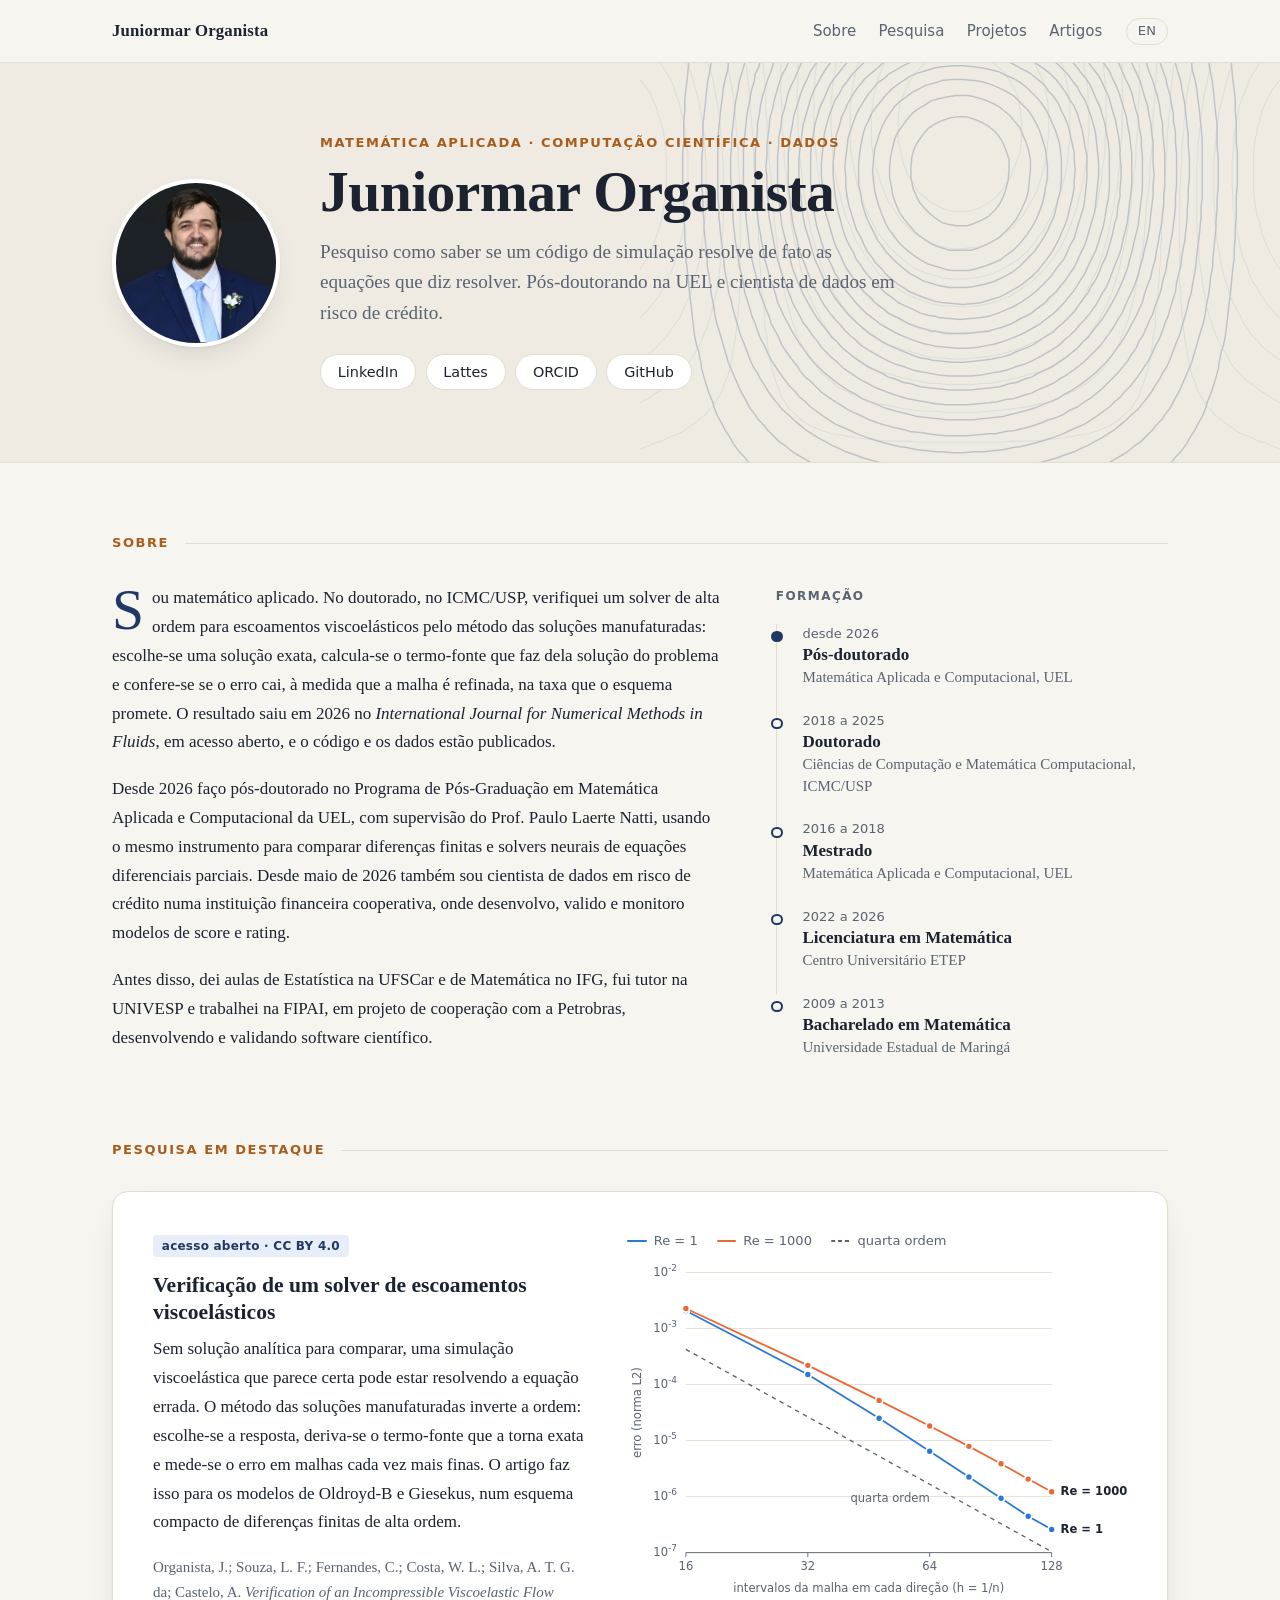
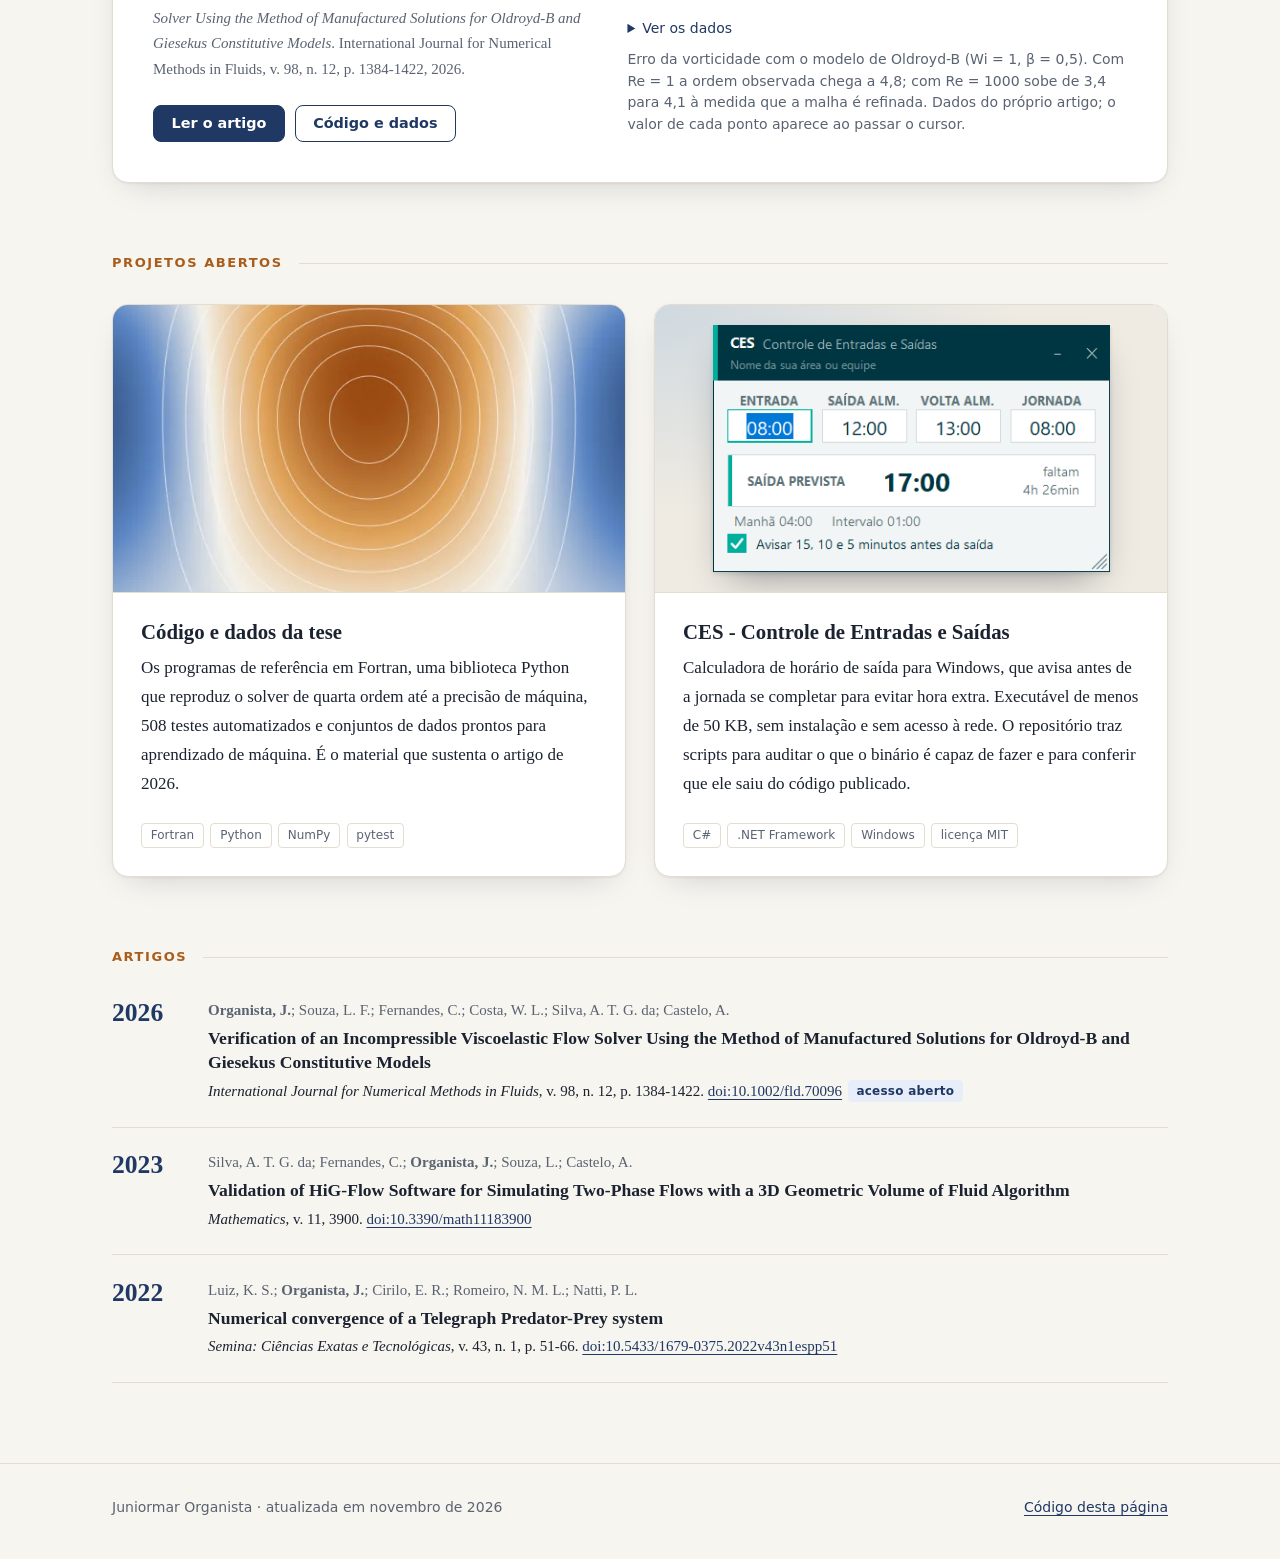
==== commit ca3f6006: "fix: version the stylesheet URL and size the chart on its own in the Portuguese page" ====
--- a/index.html
+++ b/index.html
@@ -10,7 +10,7 @@
   <link rel="alternate" hreflang="en" href="https://juniormarorganista.github.io/en/">
   <link rel="alternate" hreflang="x-default" href="https://juniormarorganista.github.io/">
   <link rel="icon" href="favicon.svg" type="image/svg+xml">
-  <link rel="stylesheet" href="estilo.css">
+  <link rel="stylesheet" href="estilo.css?v=3">
   <meta name="theme-color" content="#f7f5f0" media="(prefers-color-scheme: light)">
   <meta name="theme-color" content="#101318" media="(prefers-color-scheme: dark)">
   <meta property="og:type" content="profile">
@@ -120,54 +120,54 @@
           </div>
           <figure class="figura-grafico">
 <ul class="legenda" aria-hidden="true"><li><span class="amostra s1"></span>Re = 1</li><li><span class="amostra s2"></span>Re = 1000</li><li><span class="amostra ref"></span>quarta ordem</li></ul>
-<svg class="grafico" viewBox="0 0 560 380" role="img" aria-labelledby="graf-tit-pt graf-desc-pt">
+<svg class="grafico" width="560" height="380" font-family="system-ui, sans-serif" viewBox="0 0 560 380" role="img" aria-labelledby="graf-tit-pt graf-desc-pt">
 <title id="graf-tit-pt">Erro da vorticidade com o refinamento da malha, modelo de Oldroyd-B</title>
 <desc id="graf-desc-pt">Gráfico em escala logarítmica: o erro da vorticidade cai de cerca de 2 × 10⁻³ para menos de 10⁻⁶ quando a malha passa de 16 para 128 intervalos, acompanhando a reta de quarta ordem.</desc>
-<line class="grade" x1="66" x2="476" y1="328.0" y2="328.0"/>
-<text class="rotulo" x="56" y="332.0" text-anchor="end">10<tspan dy='-6' font-size='10'>-7</tspan></text>
-<line class="grade" x1="66" x2="476" y1="265.2" y2="265.2"/>
-<text class="rotulo" x="56" y="269.2" text-anchor="end">10<tspan dy='-6' font-size='10'>-6</tspan></text>
-<line class="grade" x1="66" x2="476" y1="202.4" y2="202.4"/>
-<text class="rotulo" x="56" y="206.4" text-anchor="end">10<tspan dy='-6' font-size='10'>-5</tspan></text>
-<line class="grade" x1="66" x2="476" y1="139.6" y2="139.6"/>
-<text class="rotulo" x="56" y="143.6" text-anchor="end">10<tspan dy='-6' font-size='10'>-4</tspan></text>
-<line class="grade" x1="66" x2="476" y1="76.8" y2="76.8"/>
-<text class="rotulo" x="56" y="80.8" text-anchor="end">10<tspan dy='-6' font-size='10'>-3</tspan></text>
-<line class="grade" x1="66" x2="476" y1="14.0" y2="14.0"/>
-<text class="rotulo" x="56" y="18.0" text-anchor="end">10<tspan dy='-6' font-size='10'>-2</tspan></text>
-<line class="marca" x1="66.0" x2="66.0" y1="328" y2="333"/>
-<text class="rotulo" x="66.0" y="348" text-anchor="middle">16</text>
-<line class="marca" x1="202.7" x2="202.7" y1="328" y2="333"/>
-<text class="rotulo" x="202.7" y="348" text-anchor="middle">32</text>
-<line class="marca" x1="339.3" x2="339.3" y1="328" y2="333"/>
-<text class="rotulo" x="339.3" y="348" text-anchor="middle">64</text>
-<line class="marca" x1="476.0" x2="476.0" y1="328" y2="333"/>
-<text class="rotulo" x="476.0" y="348" text-anchor="middle">128</text>
-<line class="eixo" x1="66" x2="476" y1="328" y2="328"/>
-<text class="rotulo" x="271" y="372" text-anchor="middle">intervalos da malha em cada direção (h = 1/n)</text>
-<text class="rotulo" transform="translate(16 171) rotate(-90)" text-anchor="middle">erro (norma L2)</text>
-<line class="referencia" x1="66.0" y1="100.2" x2="476.0" y2="327.0"/>
-<text class="rotulo" x="339.3" y="271.4" text-anchor="end">quarta ordem</text>
-<path class="serie s1" d="M66.0 56.8 L202.7 128.4 L282.6 177.4 L339.3 214.4 L383.3 243.3 L419.3 267.1 L449.7 287.2 L476.0 302.0"/>
-<g class="ponto s1"><title>Re = 1, h = 1/16: 2,08 × 10⁻³</title><circle class="alvo" cx="66.0" cy="56.8" r="11"/><circle cx="66.0" cy="56.8" r="4"/></g>
-<g class="ponto s1"><title>Re = 1, h = 1/32: 1,51 × 10⁻⁴</title><circle class="alvo" cx="202.7" cy="128.4" r="11"/><circle cx="202.7" cy="128.4" r="4"/></g>
-<g class="ponto s1"><title>Re = 1, h = 1/48: 2,50 × 10⁻⁵</title><circle class="alvo" cx="282.6" cy="177.4" r="11"/><circle cx="282.6" cy="177.4" r="4"/></g>
-<g class="ponto s1"><title>Re = 1, h = 1/64: 6,43 × 10⁻⁶</title><circle class="alvo" cx="339.3" cy="214.4" r="11"/><circle cx="339.3" cy="214.4" r="4"/></g>
-<g class="ponto s1"><title>Re = 1, h = 1/80: 2,23 × 10⁻⁶</title><circle class="alvo" cx="383.3" cy="243.3" r="11"/><circle cx="383.3" cy="243.3" r="4"/></g>
-<g class="ponto s1"><title>Re = 1, h = 1/96: 9,34 × 10⁻⁷</title><circle class="alvo" cx="419.3" cy="267.1" r="11"/><circle cx="419.3" cy="267.1" r="4"/></g>
-<g class="ponto s1"><title>Re = 1, h = 1/112: 4,47 × 10⁻⁷</title><circle class="alvo" cx="449.7" cy="287.2" r="11"/><circle cx="449.7" cy="287.2" r="4"/></g>
-<g class="ponto s1"><title>Re = 1, h = 1/128: 2,59 × 10⁻⁷</title><circle class="alvo" cx="476.0" cy="302.0" r="11"/><circle cx="476.0" cy="302.0" r="4"/></g>
-<text class="rotulo forte" x="486.0" y="306.0">Re = 1</text>
-<path class="serie s2" d="M66.0 54.4 L202.7 118.1 L282.6 157.4 L339.3 186.1 L383.3 208.9 L419.3 228.4 L449.7 245.6 L476.0 259.8"/>
-<g class="ponto s2"><title>Re = 1000, h = 1/16: 2,27 × 10⁻³</title><circle class="alvo" cx="66.0" cy="54.4" r="11"/><circle cx="66.0" cy="54.4" r="4"/></g>
-<g class="ponto s2"><title>Re = 1000, h = 1/32: 2,20 × 10⁻⁴</title><circle class="alvo" cx="202.7" cy="118.1" r="11"/><circle cx="202.7" cy="118.1" r="4"/></g>
-<g class="ponto s2"><title>Re = 1000, h = 1/48: 5,20 × 10⁻⁵</title><circle class="alvo" cx="282.6" cy="157.4" r="11"/><circle cx="282.6" cy="157.4" r="4"/></g>
-<g class="ponto s2"><title>Re = 1000, h = 1/64: 1,82 × 10⁻⁵</title><circle class="alvo" cx="339.3" cy="186.1" r="11"/><circle cx="339.3" cy="186.1" r="4"/></g>
-<g class="ponto s2"><title>Re = 1000, h = 1/80: 7,87 × 10⁻⁶</title><circle class="alvo" cx="383.3" cy="208.9" r="11"/><circle cx="383.3" cy="208.9" r="4"/></g>
-<g class="ponto s2"><title>Re = 1000, h = 1/96: 3,85 × 10⁻⁶</title><circle class="alvo" cx="419.3" cy="228.4" r="11"/><circle cx="419.3" cy="228.4" r="4"/></g>
-<g class="ponto s2"><title>Re = 1000, h = 1/112: 2,05 × 10⁻⁶</title><circle class="alvo" cx="449.7" cy="245.6" r="11"/><circle cx="449.7" cy="245.6" r="4"/></g>
-<g class="ponto s2"><title>Re = 1000, h = 1/128: 1,22 × 10⁻⁶</title><circle class="alvo" cx="476.0" cy="259.8" r="11"/><circle cx="476.0" cy="259.8" r="4"/></g>
-<text class="rotulo forte" x="486.0" y="263.8">Re = 1000</text>
+<line class="grade" stroke="#e3ddd0" stroke-width="1" x1="66" x2="476" y1="328.0" y2="328.0"/>
+<text class="rotulo" fill="#5a6371" font-size="13" x="56" y="332.0" text-anchor="end">10<tspan dy='-6' font-size='10'>-7</tspan></text>
+<line class="grade" stroke="#e3ddd0" stroke-width="1" x1="66" x2="476" y1="265.2" y2="265.2"/>
+<text class="rotulo" fill="#5a6371" font-size="13" x="56" y="269.2" text-anchor="end">10<tspan dy='-6' font-size='10'>-6</tspan></text>
+<line class="grade" stroke="#e3ddd0" stroke-width="1" x1="66" x2="476" y1="202.4" y2="202.4"/>
+<text class="rotulo" fill="#5a6371" font-size="13" x="56" y="206.4" text-anchor="end">10<tspan dy='-6' font-size='10'>-5</tspan></text>
+<line class="grade" stroke="#e3ddd0" stroke-width="1" x1="66" x2="476" y1="139.6" y2="139.6"/>
+<text class="rotulo" fill="#5a6371" font-size="13" x="56" y="143.6" text-anchor="end">10<tspan dy='-6' font-size='10'>-4</tspan></text>
+<line class="grade" stroke="#e3ddd0" stroke-width="1" x1="66" x2="476" y1="76.8" y2="76.8"/>
+<text class="rotulo" fill="#5a6371" font-size="13" x="56" y="80.8" text-anchor="end">10<tspan dy='-6' font-size='10'>-3</tspan></text>
+<line class="grade" stroke="#e3ddd0" stroke-width="1" x1="66" x2="476" y1="14.0" y2="14.0"/>
+<text class="rotulo" fill="#5a6371" font-size="13" x="56" y="18.0" text-anchor="end">10<tspan dy='-6' font-size='10'>-2</tspan></text>
+<line class="marca" stroke="#5a6371" x1="66.0" x2="66.0" y1="328" y2="333"/>
+<text class="rotulo" fill="#5a6371" font-size="13" x="66.0" y="348" text-anchor="middle">16</text>
+<line class="marca" stroke="#5a6371" x1="202.7" x2="202.7" y1="328" y2="333"/>
+<text class="rotulo" fill="#5a6371" font-size="13" x="202.7" y="348" text-anchor="middle">32</text>
+<line class="marca" stroke="#5a6371" x1="339.3" x2="339.3" y1="328" y2="333"/>
+<text class="rotulo" fill="#5a6371" font-size="13" x="339.3" y="348" text-anchor="middle">64</text>
+<line class="marca" stroke="#5a6371" x1="476.0" x2="476.0" y1="328" y2="333"/>
+<text class="rotulo" fill="#5a6371" font-size="13" x="476.0" y="348" text-anchor="middle">128</text>
+<line class="eixo" stroke="#5a6371" x1="66" x2="476" y1="328" y2="328"/>
+<text class="rotulo" fill="#5a6371" font-size="13" x="271" y="372" text-anchor="middle">intervalos da malha em cada direção (h = 1/n)</text>
+<text class="rotulo" fill="#5a6371" font-size="13" transform="translate(16 171) rotate(-90)" text-anchor="middle">erro (norma L2)</text>
+<line class="referencia" stroke="#5a6371" stroke-width="1.5" stroke-dasharray="5 5" x1="66.0" y1="100.2" x2="476.0" y2="327.0"/>
+<text class="rotulo" fill="#5a6371" font-size="13" x="339.3" y="271.4" text-anchor="end">quarta ordem</text>
+<path class="serie s1" fill="none" stroke="#2a78d6" stroke-width="2" d="M66.0 56.8 L202.7 128.4 L282.6 177.4 L339.3 214.4 L383.3 243.3 L419.3 267.1 L449.7 287.2 L476.0 302.0"/>
+<g class="ponto s1" fill="#2a78d6" stroke="#ffffff" stroke-width="2"><title>Re = 1, h = 1/16: 2,08 × 10⁻³</title><circle class="alvo" fill="transparent" stroke="none" cx="66.0" cy="56.8" r="11"/><circle cx="66.0" cy="56.8" r="4"/></g>
+<g class="ponto s1" fill="#2a78d6" stroke="#ffffff" stroke-width="2"><title>Re = 1, h = 1/32: 1,51 × 10⁻⁴</title><circle class="alvo" fill="transparent" stroke="none" cx="202.7" cy="128.4" r="11"/><circle cx="202.7" cy="128.4" r="4"/></g>
+<g class="ponto s1" fill="#2a78d6" stroke="#ffffff" stroke-width="2"><title>Re = 1, h = 1/48: 2,50 × 10⁻⁵</title><circle class="alvo" fill="transparent" stroke="none" cx="282.6" cy="177.4" r="11"/><circle cx="282.6" cy="177.4" r="4"/></g>
+<g class="ponto s1" fill="#2a78d6" stroke="#ffffff" stroke-width="2"><title>Re = 1, h = 1/64: 6,43 × 10⁻⁶</title><circle class="alvo" fill="transparent" stroke="none" cx="339.3" cy="214.4" r="11"/><circle cx="339.3" cy="214.4" r="4"/></g>
+<g class="ponto s1" fill="#2a78d6" stroke="#ffffff" stroke-width="2"><title>Re = 1, h = 1/80: 2,23 × 10⁻⁶</title><circle class="alvo" fill="transparent" stroke="none" cx="383.3" cy="243.3" r="11"/><circle cx="383.3" cy="243.3" r="4"/></g>
+<g class="ponto s1" fill="#2a78d6" stroke="#ffffff" stroke-width="2"><title>Re = 1, h = 1/96: 9,34 × 10⁻⁷</title><circle class="alvo" fill="transparent" stroke="none" cx="419.3" cy="267.1" r="11"/><circle cx="419.3" cy="267.1" r="4"/></g>
+<g class="ponto s1" fill="#2a78d6" stroke="#ffffff" stroke-width="2"><title>Re = 1, h = 1/112: 4,47 × 10⁻⁷</title><circle class="alvo" fill="transparent" stroke="none" cx="449.7" cy="287.2" r="11"/><circle cx="449.7" cy="287.2" r="4"/></g>
+<g class="ponto s1" fill="#2a78d6" stroke="#ffffff" stroke-width="2"><title>Re = 1, h = 1/128: 2,59 × 10⁻⁷</title><circle class="alvo" fill="transparent" stroke="none" cx="476.0" cy="302.0" r="11"/><circle cx="476.0" cy="302.0" r="4"/></g>
+<text class="rotulo forte" fill="#1b2230" font-size="13" font-weight="600" x="486.0" y="306.0">Re = 1</text>
+<path class="serie s2" fill="none" stroke="#eb6834" stroke-width="2" d="M66.0 54.4 L202.7 118.1 L282.6 157.4 L339.3 186.1 L383.3 208.9 L419.3 228.4 L449.7 245.6 L476.0 259.8"/>
+<g class="ponto s2" fill="#eb6834" stroke="#ffffff" stroke-width="2"><title>Re = 1000, h = 1/16: 2,27 × 10⁻³</title><circle class="alvo" fill="transparent" stroke="none" cx="66.0" cy="54.4" r="11"/><circle cx="66.0" cy="54.4" r="4"/></g>
+<g class="ponto s2" fill="#eb6834" stroke="#ffffff" stroke-width="2"><title>Re = 1000, h = 1/32: 2,20 × 10⁻⁴</title><circle class="alvo" fill="transparent" stroke="none" cx="202.7" cy="118.1" r="11"/><circle cx="202.7" cy="118.1" r="4"/></g>
+<g class="ponto s2" fill="#eb6834" stroke="#ffffff" stroke-width="2"><title>Re = 1000, h = 1/48: 5,20 × 10⁻⁵</title><circle class="alvo" fill="transparent" stroke="none" cx="282.6" cy="157.4" r="11"/><circle cx="282.6" cy="157.4" r="4"/></g>
+<g class="ponto s2" fill="#eb6834" stroke="#ffffff" stroke-width="2"><title>Re = 1000, h = 1/64: 1,82 × 10⁻⁵</title><circle class="alvo" fill="transparent" stroke="none" cx="339.3" cy="186.1" r="11"/><circle cx="339.3" cy="186.1" r="4"/></g>
+<g class="ponto s2" fill="#eb6834" stroke="#ffffff" stroke-width="2"><title>Re = 1000, h = 1/80: 7,87 × 10⁻⁶</title><circle class="alvo" fill="transparent" stroke="none" cx="383.3" cy="208.9" r="11"/><circle cx="383.3" cy="208.9" r="4"/></g>
+<g class="ponto s2" fill="#eb6834" stroke="#ffffff" stroke-width="2"><title>Re = 1000, h = 1/96: 3,85 × 10⁻⁶</title><circle class="alvo" fill="transparent" stroke="none" cx="419.3" cy="228.4" r="11"/><circle cx="419.3" cy="228.4" r="4"/></g>
+<g class="ponto s2" fill="#eb6834" stroke="#ffffff" stroke-width="2"><title>Re = 1000, h = 1/112: 2,05 × 10⁻⁶</title><circle class="alvo" fill="transparent" stroke="none" cx="449.7" cy="245.6" r="11"/><circle cx="449.7" cy="245.6" r="4"/></g>
+<g class="ponto s2" fill="#eb6834" stroke="#ffffff" stroke-width="2"><title>Re = 1000, h = 1/128: 1,22 × 10⁻⁶</title><circle class="alvo" fill="transparent" stroke="none" cx="476.0" cy="259.8" r="11"/><circle cx="476.0" cy="259.8" r="4"/></g>
+<text class="rotulo forte" fill="#1b2230" font-size="13" font-weight="600" x="486.0" y="263.8">Re = 1000</text>
 </svg>
 <details class="dados"><summary>Ver os dados</summary><table><thead><tr><th>n</th><th>Re = 1</th><th>Re = 1000</th></tr></thead><tbody><tr><td>16</td><td>2,08 × 10⁻³</td><td>2,27 × 10⁻³</td></tr><tr><td>32</td><td>1,51 × 10⁻⁴</td><td>2,20 × 10⁻⁴</td></tr><tr><td>48</td><td>2,50 × 10⁻⁵</td><td>5,20 × 10⁻⁵</td></tr><tr><td>64</td><td>6,43 × 10⁻⁶</td><td>1,82 × 10⁻⁵</td></tr><tr><td>80</td><td>2,23 × 10⁻⁶</td><td>7,87 × 10⁻⁶</td></tr><tr><td>96</td><td>9,34 × 10⁻⁷</td><td>3,85 × 10⁻⁶</td></tr><tr><td>112</td><td>4,47 × 10⁻⁷</td><td>2,05 × 10⁻⁶</td></tr><tr><td>128</td><td>2,59 × 10⁻⁷</td><td>1,22 × 10⁻⁶</td></tr></tbody></table></details>
             <figcaption>Erro da vorticidade com o modelo de Oldroyd-B (Wi = 1, β = 0,5). Com Re = 1 a ordem observada chega a 4,8; com Re = 1000 sobe de 3,4 para 4,1 à medida que a malha é refinada. Dados do próprio artigo; o valor de cada ponto aparece ao passar o cursor.</figcaption>
--- a/estilo.css
+++ b/estilo.css
@@ -597,35 +597,43 @@
   overflow: hidden;
 }
 
+/* A moldura tem altura fixa pela proporção. Sem `min-height: 0` o aspect-ratio cede
+   ao conteúdo, e a imagem quadrada da tese saía com 512 px de altura. A imagem fica
+   posicionada dentro da moldura, então nunca a empurra. */
 .projeto .imagem {
-  display: grid;
-  place-items: center;
+  position: relative;
   aspect-ratio: 16 / 9;
+  min-height: 0;
   overflow: hidden;
   border-bottom: 1px solid var(--linha);
   background: var(--superficie-2);
 }
 
 .projeto .imagem img {
+  position: absolute;
+  inset: 0;
   width: 100%;
   height: 100%;
   object-fit: cover;
+  object-position: 50% 30%;
 }
 
 .projeto .imagem.janela {
-  padding: 1.5rem;
   background:
     radial-gradient(120% 120% at 0% 0%, rgb(42 120 214 / 16%), transparent 60%),
     var(--superficie-2);
 }
 
+/* Captura de tela: tamanho natural quando cabe (texto nítido), reduzida só quando a
+   moldura é menor; centrada pela margem automática. */
 .projeto .imagem.janela img {
   width: auto;
   height: auto;
-  max-height: 100%;
-  border-radius: 6px;
-  box-shadow: 0 2px 4px rgb(16 24 40 / 12%), 0 18px 40px -18px rgb(16 24 40 / 45%);
+  max-width: 86%;
+  max-height: 86%;
+  margin: auto;
   object-fit: contain;
+  box-shadow: 0 2px 4px rgb(16 24 40 / 12%), 0 18px 36px -16px rgb(16 24 40 / 45%);
 }
 
 .projeto .corpo {
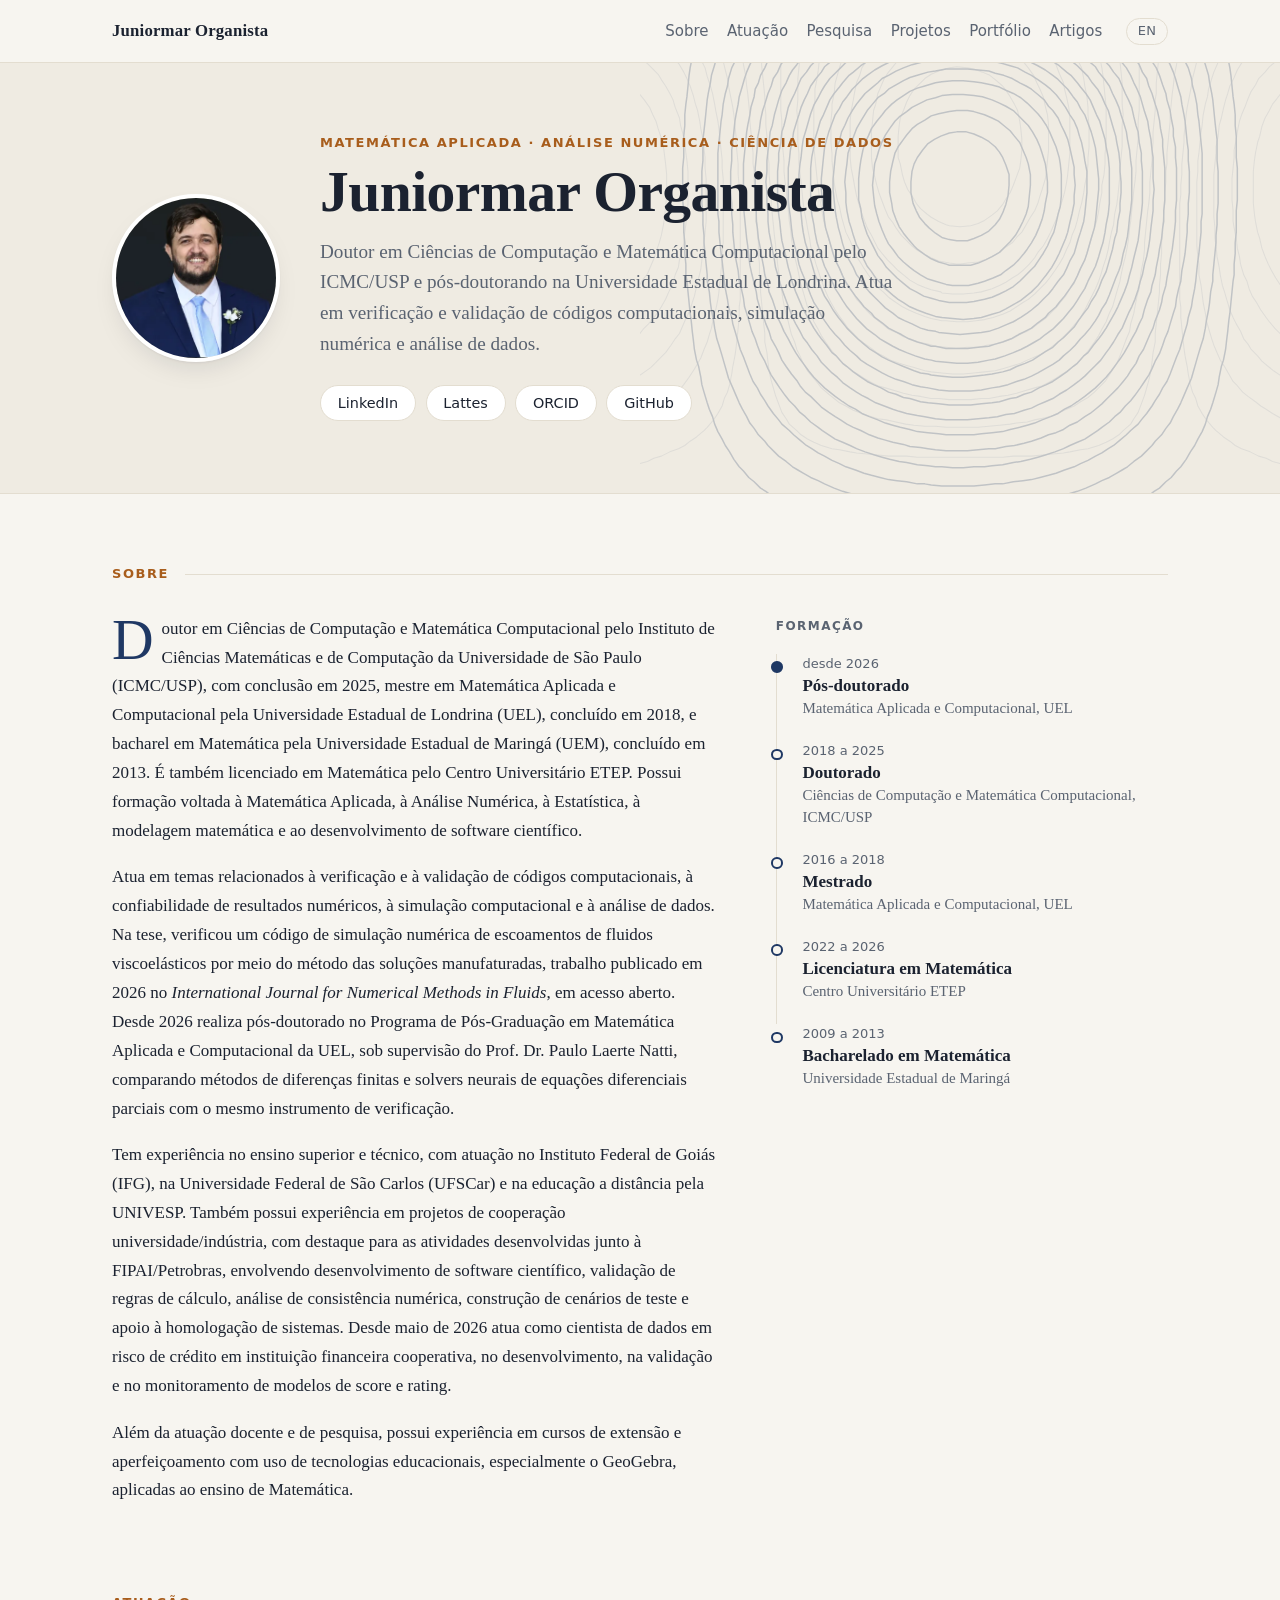
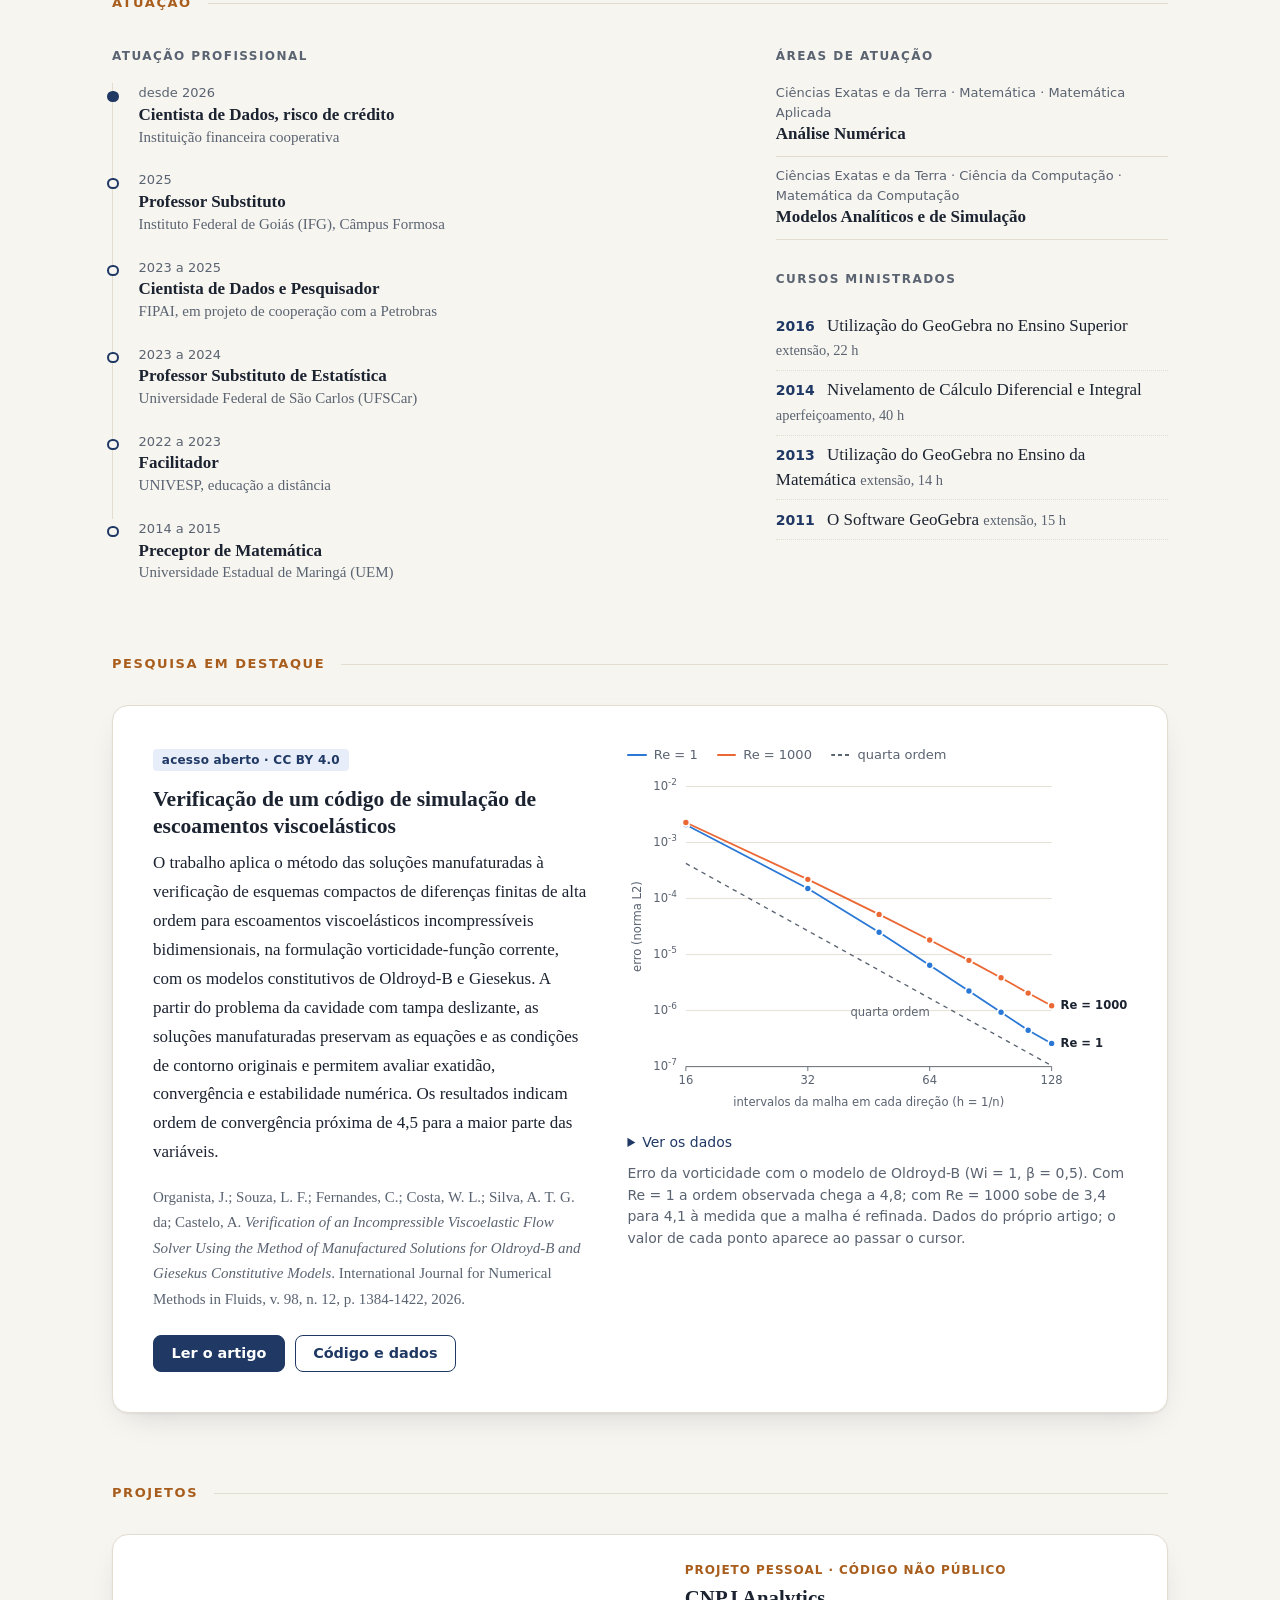
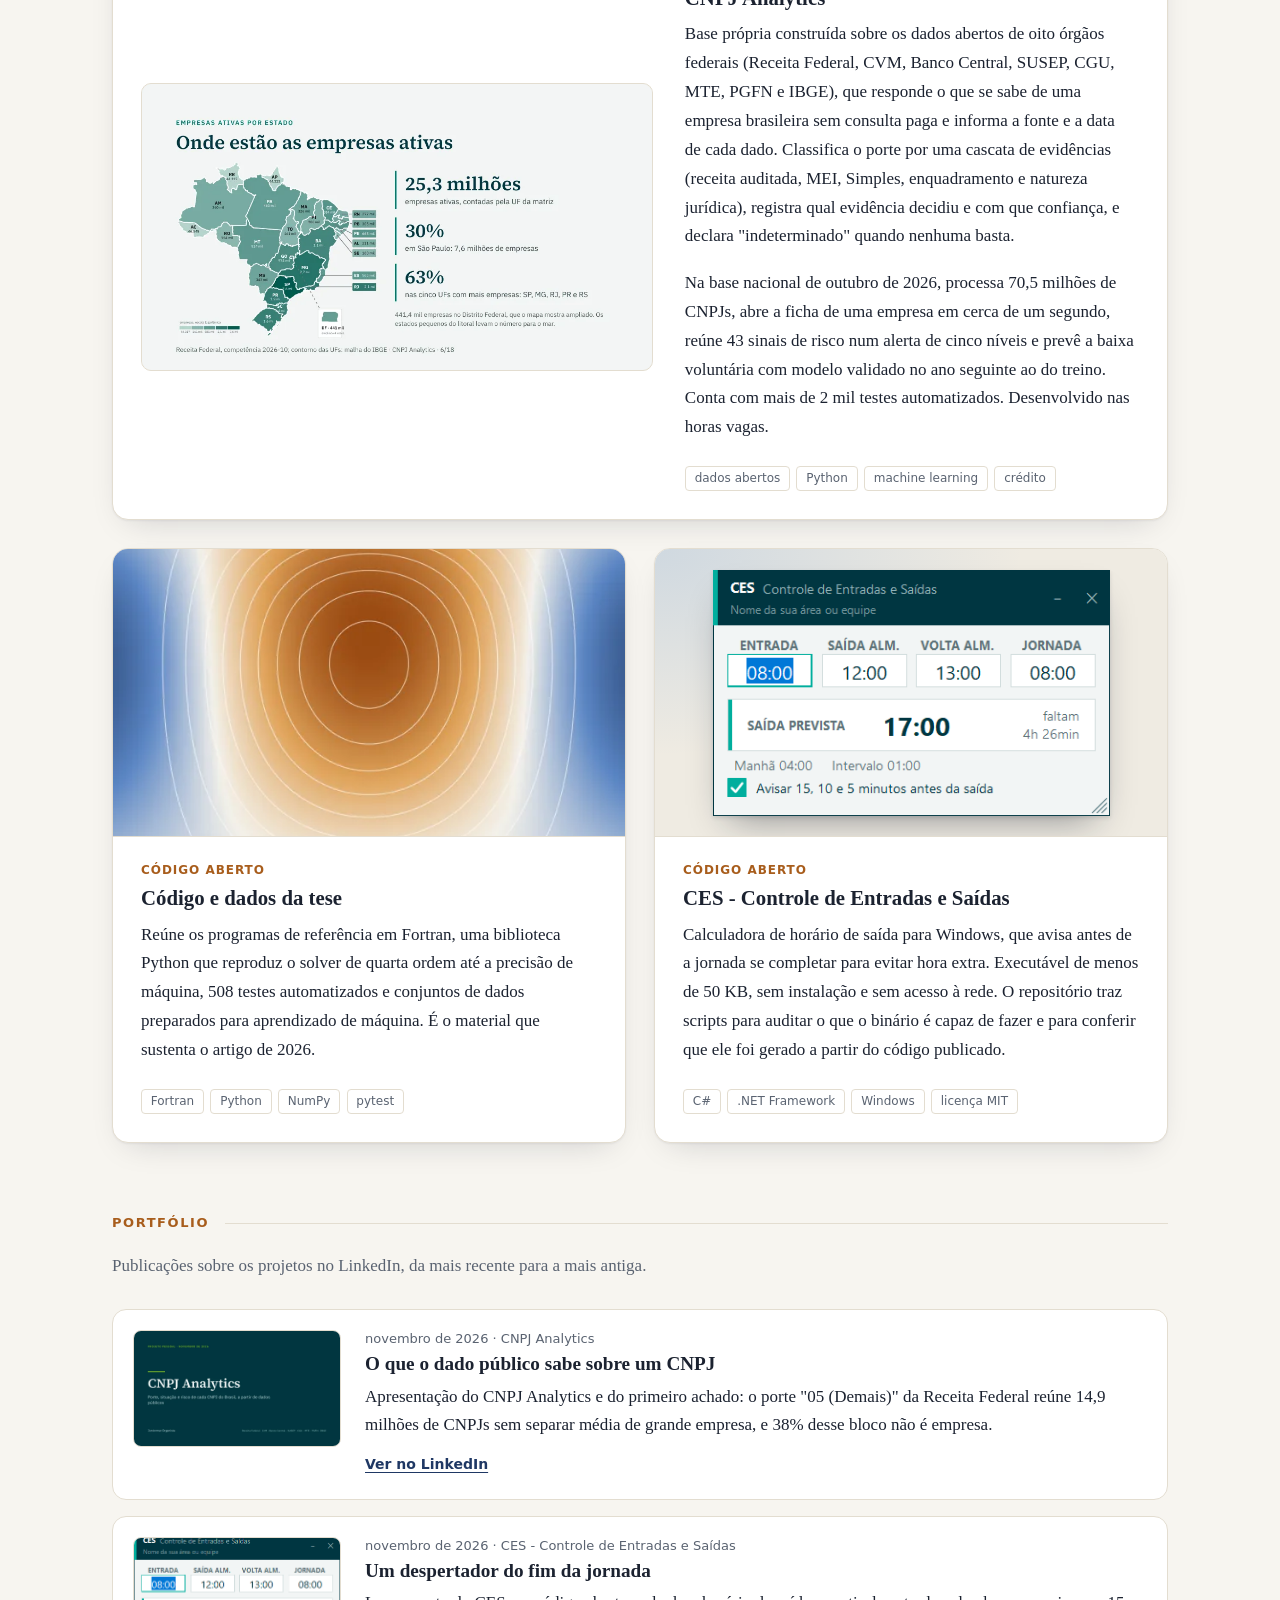
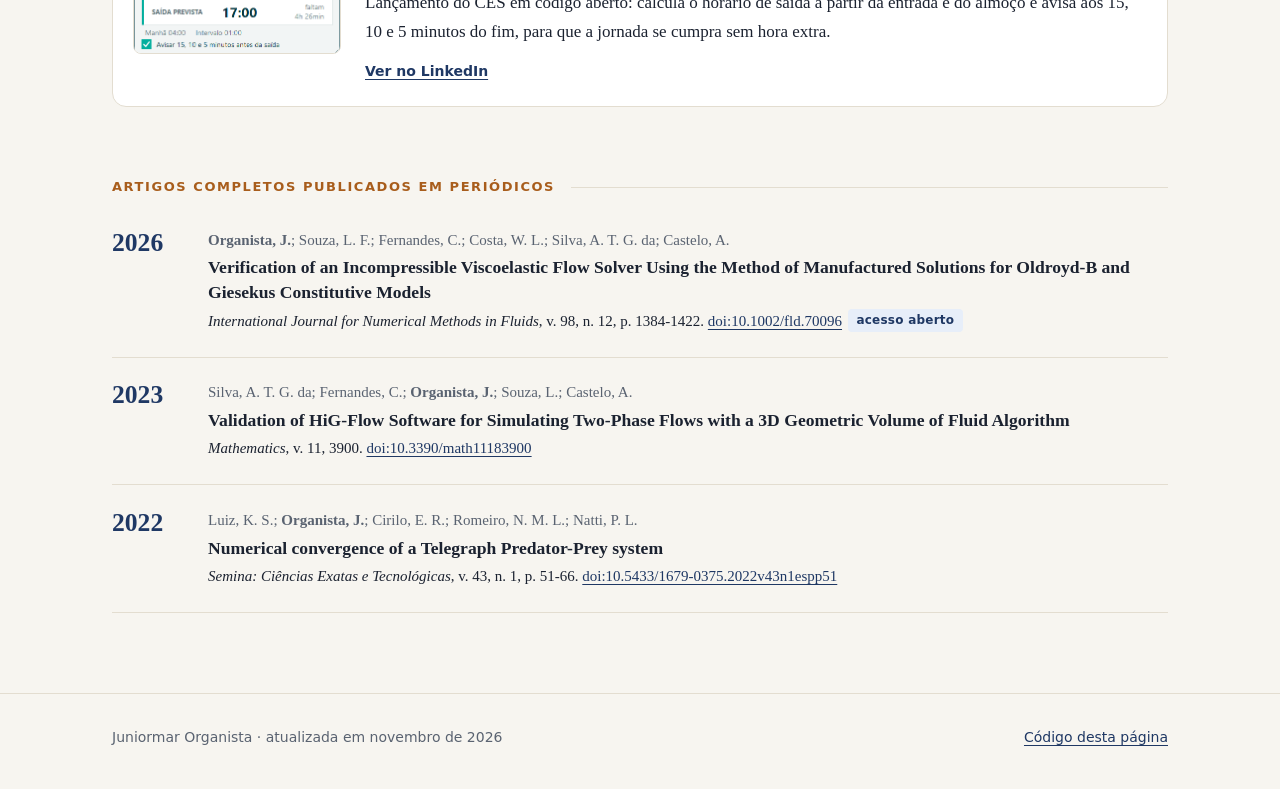
==== commit 24fa72d4: "rewrite the Portuguese page in the tone of the Lattes summary Adds the experience section, fields an" ====
--- a/index.html
+++ b/index.html
@@ -4,18 +4,18 @@
   <meta charset="utf-8">
   <meta name="viewport" content="width=device-width, initial-scale=1">
   <title>Juniormar Organista</title>
-  <meta name="description" content="Matemático aplicado: verificação de código de simulação numérica, pós-doutorado na UEL e ciência de dados em risco de crédito. Artigos, projetos abertos e perfis acadêmicos.">
+  <meta name="description" content="Doutor em Ciências de Computação e Matemática Computacional pelo ICMC/USP e pós-doutorando na UEL. Atua em verificação e validação de códigos computacionais, simulação numérica e análise de dados. Artigos, projetos e portfólio.">
   <link rel="canonical" href="https://juniormarorganista.github.io/">
   <link rel="alternate" hreflang="pt-BR" href="https://juniormarorganista.github.io/">
   <link rel="alternate" hreflang="en" href="https://juniormarorganista.github.io/en/">
   <link rel="alternate" hreflang="x-default" href="https://juniormarorganista.github.io/">
   <link rel="icon" href="favicon.svg" type="image/svg+xml">
-  <link rel="stylesheet" href="estilo.css?v=3">
+  <link rel="stylesheet" href="estilo.css?v=4">
   <meta name="theme-color" content="#f7f5f0" media="(prefers-color-scheme: light)">
   <meta name="theme-color" content="#101318" media="(prefers-color-scheme: dark)">
   <meta property="og:type" content="profile">
   <meta property="og:title" content="Juniormar Organista">
-  <meta property="og:description" content="Matemático aplicado: verificação de código numérico, pós-doutorado na UEL e ciência de dados em risco de crédito.">
+  <meta property="og:description" content="Doutor pelo ICMC/USP e pós-doutorando na UEL. Verificação e validação de códigos computacionais, simulação numérica e análise de dados.">
   <meta property="og:url" content="https://juniormarorganista.github.io/">
   <meta property="og:image" content="https://juniormarorganista.github.io/img/og.png">
   <meta property="og:image:width" content="1200">
@@ -55,8 +55,10 @@
     <a class="marca" href="./">Juniormar Organista</a>
     <nav aria-label="Seções">
       <a href="#sobre">Sobre</a>
+      <a href="#atuacao">Atuação</a>
       <a href="#pesquisa">Pesquisa</a>
       <a href="#projetos">Projetos</a>
+      <a href="#portfolio">Portfólio</a>
       <a href="#artigos">Artigos</a>
     </nav>
     <a class="idioma" href="en/" hreflang="en" lang="en" title="English version">EN</a>
@@ -67,9 +69,9 @@
     <div class="conteiner">
       <img class="retrato" src="img/retrato.webp" width="168" height="168" alt="Retrato de Juniormar Organista">
       <div>
-        <p class="sobretitulo">Matemática aplicada · Computação científica · Dados</p>
+        <p class="sobretitulo">Matemática Aplicada · Análise Numérica · Ciência de Dados</p>
         <h1 id="nome">Juniormar Organista</h1>
-        <p class="chamada">Pesquiso como saber se um código de simulação resolve de fato as equações que diz resolver. Pós-doutorando na UEL e cientista de dados em risco de crédito.</p>
+        <p class="chamada">Doutor em Ciências de Computação e Matemática Computacional pelo ICMC/USP e pós-doutorando na Universidade Estadual de Londrina. Atua em verificação e validação de códigos computacionais, simulação numérica e análise de dados.</p>
         <ul class="perfis" aria-label="Perfis">
           <li><a rel="me" href="https://www.linkedin.com/in/juniormar-organista-1762802a">LinkedIn</a></li>
           <li><a rel="me" href="http://lattes.cnpq.br/1314750070962728">Lattes</a></li>
@@ -86,9 +88,10 @@
         <h2 id="titulo-sobre">Sobre</h2>
         <div class="duas-colunas">
           <div class="texto-corrido">
-            <p>Sou matemático aplicado. No doutorado, no ICMC/USP, verifiquei um solver de alta ordem para escoamentos viscoelásticos pelo método das soluções manufaturadas: escolhe-se uma solução exata, calcula-se o termo-fonte que faz dela solução do problema e confere-se se o erro cai, à medida que a malha é refinada, na taxa que o esquema promete. O resultado saiu em 2026 no <cite>International Journal for Numerical Methods in Fluids</cite>, em acesso aberto, e o código e os dados estão publicados.</p>
-            <p>Desde 2026 faço pós-doutorado no Programa de Pós-Graduação em Matemática Aplicada e Computacional da UEL, com supervisão do Prof. Paulo Laerte Natti, usando o mesmo instrumento para comparar diferenças finitas e solvers neurais de equações diferenciais parciais. Desde maio de 2026 também sou cientista de dados em risco de crédito numa instituição financeira cooperativa, onde desenvolvo, valido e monitoro modelos de score e rating.</p>
-            <p>Antes disso, dei aulas de Estatística na UFSCar e de Matemática no IFG, fui tutor na UNIVESP e trabalhei na FIPAI, em projeto de cooperação com a Petrobras, desenvolvendo e validando software científico.</p>
+            <p>Doutor em Ciências de Computação e Matemática Computacional pelo Instituto de Ciências Matemáticas e de Computação da Universidade de São Paulo (ICMC/USP), com conclusão em 2025, mestre em Matemática Aplicada e Computacional pela Universidade Estadual de Londrina (UEL), concluído em 2018, e bacharel em Matemática pela Universidade Estadual de Maringá (UEM), concluído em 2013. É também licenciado em Matemática pelo Centro Universitário ETEP. Possui formação voltada à Matemática Aplicada, à Análise Numérica, à Estatística, à modelagem matemática e ao desenvolvimento de software científico.</p>
+            <p>Atua em temas relacionados à verificação e à validação de códigos computacionais, à confiabilidade de resultados numéricos, à simulação computacional e à análise de dados. Na tese, verificou um código de simulação numérica de escoamentos de fluidos viscoelásticos por meio do método das soluções manufaturadas, trabalho publicado em 2026 no <cite>International Journal for Numerical Methods in Fluids</cite>, em acesso aberto. Desde 2026 realiza pós-doutorado no Programa de Pós-Graduação em Matemática Aplicada e Computacional da UEL, sob supervisão do Prof. Dr. Paulo Laerte Natti, comparando métodos de diferenças finitas e solvers neurais de equações diferenciais parciais com o mesmo instrumento de verificação.</p>
+            <p>Tem experiência no ensino superior e técnico, com atuação no Instituto Federal de Goiás (IFG), na Universidade Federal de São Carlos (UFSCar) e na educação a distância pela UNIVESP. Também possui experiência em projetos de cooperação universidade/indústria, com destaque para as atividades desenvolvidas junto à FIPAI/Petrobras, envolvendo desenvolvimento de software científico, validação de regras de cálculo, análise de consistência numérica, construção de cenários de teste e apoio à homologação de sistemas. Desde maio de 2026 atua como cientista de dados em risco de crédito em instituição financeira cooperativa, no desenvolvimento, na validação e no monitoramento de modelos de score e rating.</p>
+            <p>Além da atuação docente e de pesquisa, possui experiência em cursos de extensão e aperfeiçoamento com uso de tecnologias educacionais, especialmente o GeoGebra, aplicadas ao ensino de Matemática.</p>
           </div>
           <aside aria-labelledby="titulo-formacao">
             <p class="subtitulo" id="titulo-formacao">Formação</p>
@@ -104,14 +107,47 @@
       </div>
     </section>
 
+    <section class="secao" id="atuacao" aria-labelledby="titulo-atuacao">
+      <div class="conteiner">
+        <h2 id="titulo-atuacao">Atuação</h2>
+        <div class="duas-colunas">
+          <div>
+            <p class="subtitulo">Atuação profissional</p>
+            <ol class="linha-do-tempo">
+              <li><span class="periodo">desde 2026</span><span class="grau">Cientista de Dados, risco de crédito</span><span class="lugar">Instituição financeira cooperativa</span></li>
+              <li><span class="periodo">2025</span><span class="grau">Professor Substituto</span><span class="lugar">Instituto Federal de Goiás (IFG), Câmpus Formosa</span></li>
+              <li><span class="periodo">2023 a 2025</span><span class="grau">Cientista de Dados e Pesquisador</span><span class="lugar">FIPAI, em projeto de cooperação com a Petrobras</span></li>
+              <li><span class="periodo">2023 a 2024</span><span class="grau">Professor Substituto de Estatística</span><span class="lugar">Universidade Federal de São Carlos (UFSCar)</span></li>
+              <li><span class="periodo">2022 a 2023</span><span class="grau">Facilitador</span><span class="lugar">UNIVESP, educação a distância</span></li>
+              <li><span class="periodo">2014 a 2015</span><span class="grau">Preceptor de Matemática</span><span class="lugar">Universidade Estadual de Maringá (UEM)</span></li>
+            </ol>
+          </div>
+          <div>
+            <p class="subtitulo">Áreas de atuação</p>
+            <ul class="areas">
+              <li><span>Ciências Exatas e da Terra · Matemática · Matemática Aplicada</span><strong>Análise Numérica</strong></li>
+              <li><span>Ciências Exatas e da Terra · Ciência da Computação · Matemática da Computação</span><strong>Modelos Analíticos e de Simulação</strong></li>
+            </ul>
+            <p class="subtitulo">Cursos ministrados</p>
+            <ul class="cursos">
+              <li><span class="periodo">2016</span>Utilização do GeoGebra no Ensino Superior <span class="lugar">extensão, 22 h</span></li>
+              <li><span class="periodo">2014</span>Nivelamento de Cálculo Diferencial e Integral <span class="lugar">aperfeiçoamento, 40 h</span></li>
+              <li><span class="periodo">2013</span>Utilização do GeoGebra no Ensino da Matemática <span class="lugar">extensão, 14 h</span></li>
+              <li><span class="periodo">2011</span>O Software GeoGebra <span class="lugar">extensão, 15 h</span></li>
+            </ul>
+          </div>
+        </div>
+      </div>
+    </section>
+
     <section class="secao" id="pesquisa" aria-labelledby="titulo-pesquisa">
       <div class="conteiner">
         <h2 id="titulo-pesquisa">Pesquisa em destaque</h2>
         <article class="cartao pesquisa">
           <div>
             <span class="selo">acesso aberto · CC BY 4.0</span>
-            <h3>Verificação de um solver de escoamentos viscoelásticos</h3>
-            <p>Sem solução analítica para comparar, uma simulação viscoelástica que parece certa pode estar resolvendo a equação errada. O método das soluções manufaturadas inverte a ordem: escolhe-se a resposta, deriva-se o termo-fonte que a torna exata e mede-se o erro em malhas cada vez mais finas. O artigo faz isso para os modelos de Oldroyd-B e Giesekus, num esquema compacto de diferenças finitas de alta ordem.</p>
+            <h3>Verificação de um código de simulação de escoamentos viscoelásticos</h3>
+            <p>O trabalho aplica o método das soluções manufaturadas à verificação de esquemas compactos de diferenças finitas de alta ordem para escoamentos viscoelásticos incompressíveis bidimensionais, na formulação vorticidade-função corrente, com os modelos constitutivos de Oldroyd-B e Giesekus. A partir do problema da cavidade com tampa deslizante, as soluções manufaturadas preservam as equações e as condições de contorno originais e permitem avaliar exatidão, convergência e estabilidade numérica. Os resultados indicam ordem de convergência próxima de 4,5 para a maior parte das variáveis.</p>
             <p class="citacao">Organista, J.; Souza, L. F.; Fernandes, C.; Costa, W. L.; Silva, A. T. G. da; Castelo, A. <cite>Verification of an Incompressible Viscoelastic Flow Solver Using the Method of Manufactured Solutions for Oldroyd-B and Giesekus Constitutive Models</cite>. International Journal for Numerical Methods in Fluids, v. 98, n. 12, p. 1384-1422, 2026.</p>
             <div class="botoes">
               <a class="botao" href="https://doi.org/10.1002/fld.70096">Ler o artigo</a>
@@ -178,15 +214,30 @@
 
     <section class="secao" id="projetos" aria-labelledby="titulo-projetos">
       <div class="conteiner">
-        <h2 id="titulo-projetos">Projetos abertos</h2>
+        <h2 id="titulo-projetos">Projetos</h2>
         <div class="projetos">
+          <article class="cartao projeto largo">
+            <div class="imagem">
+              <img src="img/cnpj-mapa.webp" width="960" height="540" loading="lazy" alt="Mapa do Brasil com as empresas ativas por estado: 25,3 milhões no total, 30% em São Paulo, competência outubro de 2026">
+            </div>
+            <div class="corpo">
+              <p class="tipo">Projeto pessoal · código não público</p>
+              <h3>CNPJ Analytics</h3>
+              <p>Base própria construída sobre os dados abertos de oito órgãos federais (Receita Federal, CVM, Banco Central, SUSEP, CGU, MTE, PGFN e IBGE), que responde o que se sabe de uma empresa brasileira sem consulta paga e informa a fonte e a data de cada dado. Classifica o porte por uma cascata de evidências (receita auditada, MEI, Simples, enquadramento e natureza jurídica), registra qual evidência decidiu e com que confiança, e declara "indeterminado" quando nenhuma basta.</p>
+              <p>Na base nacional de outubro de 2026, processa 70,5 milhões de CNPJs, abre a ficha de uma empresa em cerca de um segundo, reúne 43 sinais de risco num alerta de cinco níveis e prevê a baixa voluntária com modelo validado no ano seguinte ao do treino. Conta com mais de 2 mil testes automatizados. Desenvolvido nas horas vagas.</p>
+              <ul class="etiquetas" aria-label="Temas">
+                <li>dados abertos</li><li>Python</li><li>machine learning</li><li>crédito</li>
+              </ul>
+            </div>
+          </article>
           <article class="cartao projeto">
             <div class="imagem">
               <img src="img/vorticidade.webp" width="600" height="600" loading="lazy" alt="Mapa de cores da vorticidade exata de uma solução manufaturada da tese, com linhas de corrente em branco">
             </div>
             <div class="corpo">
+              <p class="tipo">Código aberto</p>
               <h3><a href="https://github.com/juniormarorganista/PhD-Thesis-Organista-J-USP">Código e dados da tese</a></h3>
-              <p>Os programas de referência em Fortran, uma biblioteca Python que reproduz o solver de quarta ordem até a precisão de máquina, 508 testes automatizados e conjuntos de dados prontos para aprendizado de máquina. É o material que sustenta o artigo de 2026.</p>
+              <p>Reúne os programas de referência em Fortran, uma biblioteca Python que reproduz o solver de quarta ordem até a precisão de máquina, 508 testes automatizados e conjuntos de dados preparados para aprendizado de máquina. É o material que sustenta o artigo de 2026.</p>
               <ul class="etiquetas" aria-label="Tecnologias">
                 <li>Fortran</li><li>Python</li><li>NumPy</li><li>pytest</li>
               </ul>
@@ -197,8 +248,9 @@
               <img src="img/ces-janela.png" width="410" height="258" loading="lazy" alt="Janela do CES com entrada às 08:00, almoço das 12:00 às 13:00, jornada de 8 horas e saída prevista às 17:00">
             </div>
             <div class="corpo">
+              <p class="tipo">Código aberto</p>
               <h3><a href="https://github.com/juniormarorganista/CES-Controle-Entradas-Saidas">CES - Controle de Entradas e Saídas</a></h3>
-              <p>Calculadora de horário de saída para Windows, que avisa antes de a jornada se completar para evitar hora extra. Executável de menos de 50 KB, sem instalação e sem acesso à rede. O repositório traz scripts para auditar o que o binário é capaz de fazer e para conferir que ele saiu do código publicado.</p>
+              <p>Calculadora de horário de saída para Windows, que avisa antes de a jornada se completar para evitar hora extra. Executável de menos de 50 KB, sem instalação e sem acesso à rede. O repositório traz scripts para auditar o que o binário é capaz de fazer e para conferir que ele foi gerado a partir do código publicado.</p>
               <ul class="etiquetas" aria-label="Tecnologias">
                 <li>C#</li><li>.NET Framework</li><li>Windows</li><li>licença MIT</li>
               </ul>
@@ -208,9 +260,38 @@
       </div>
     </section>
 
+    <section class="secao" id="portfolio" aria-labelledby="titulo-portfolio">
+      <div class="conteiner">
+        <h2 id="titulo-portfolio">Portfólio</h2>
+        <p class="introducao">Publicações sobre os projetos no LinkedIn, da mais recente para a mais antiga.</p>
+        <!-- portfolio:inicio -->
+        <ol class="portfolio">
+          <li>
+            <img src="img/cnpj-capa.webp" width="320" height="180" loading="lazy" alt="Capa do carrossel do CNPJ Analytics: porte, situação e risco de cada CNPJ do Brasil, a partir de dados públicos">
+            <div>
+              <p class="quando"><time datetime="2026-11">novembro de 2026</time> · CNPJ Analytics</p>
+              <h3>O que o dado público sabe sobre um CNPJ</h3>
+              <p>Apresentação do CNPJ Analytics e do primeiro achado: o porte &quot;05 (Demais)&quot; da Receita Federal reúne 14,9 milhões de CNPJs sem separar média de grande empresa, e 38% desse bloco não é empresa.</p>
+              <a class="ver" href="https://www.linkedin.com/in/juniormar-organista-1762802a/recent-activity/all/">Ver no LinkedIn</a>
+            </div>
+          </li>
+          <li>
+            <img src="img/ces-janela.png" width="320" height="180" loading="lazy" alt="Janela do CES com a saída prevista às 17:00">
+            <div>
+              <p class="quando"><time datetime="2026-11">novembro de 2026</time> · CES - Controle de Entradas e Saídas</p>
+              <h3>Um despertador do fim da jornada</h3>
+              <p>Lançamento do CES em código aberto: calcula o horário de saída a partir da entrada e do almoço e avisa aos 15, 10 e 5 minutos do fim, para que a jornada se cumpra sem hora extra.</p>
+              <a class="ver" href="https://www.linkedin.com/in/juniormar-organista-1762802a/recent-activity/all/">Ver no LinkedIn</a>
+            </div>
+          </li>
+        </ol>
+        <!-- portfolio:fim -->
+      </div>
+    </section>
+
     <section class="secao" id="artigos" aria-labelledby="titulo-artigos">
       <div class="conteiner">
-        <h2 id="titulo-artigos">Artigos</h2>
+        <h2 id="titulo-artigos">Artigos completos publicados em periódicos</h2>
         <ul class="artigos">
           <li>
             <span class="ano">2026</span>
--- a/estilo.css
+++ b/estilo.css
@@ -134,7 +134,7 @@
 
 .barra nav {
   display: flex;
-  gap: 1.4rem;
+  gap: 1.15rem;
 }
 
 .barra nav a,
@@ -585,10 +585,28 @@
 
 /* ---- projetos ------------------------------------------------------------- */
 
+/* Três cartões: três colunas em tela larga; entre celular e tela larga, um por
+   linha com a imagem ao lado do texto, para a moldura não ficar enorme. */
 .projetos {
   display: grid;
-  grid-template-columns: repeat(2, minmax(0, 1fr));
+  grid-template-columns: minmax(0, 1fr);
   gap: 1.75rem;
+}
+
+@media (min-width: 40rem) and (max-width: 63.99rem) {
+  .projetos .projeto {
+    flex-direction: row;
+    align-items: center;
+  }
+
+  /* A moldura mantém 16:9 e fica centrada ao lado do texto; esticada até a altura
+     do texto, ela cortava o mapa do CNPJ Analytics. */
+  .projetos .projeto .imagem {
+    flex: 0 0 40%;
+    margin: 1.25rem 0 1.25rem 1.25rem;
+    border: 1px solid var(--linha);
+    border-radius: 10px;
+  }
 }
 
 .projeto {
@@ -673,6 +691,144 @@
   font: 0.75rem/1.4 var(--sem-serifa);
 }
 
+/* Tela larga: o projeto de texto mais longo ocupa a linha inteira, com a imagem ao
+   lado; os outros dois dividem a linha de baixo. Em três colunas estreitas o texto
+   longo esticava os três cartões a quase mil pixels de altura. */
+@media (min-width: 64rem) {
+  .projetos {
+    grid-template-columns: repeat(2, minmax(0, 1fr));
+  }
+
+  .projetos .projeto.largo {
+    display: grid;
+    grid-column: 1 / -1;
+    grid-template-columns: minmax(0, 1.05fr) minmax(0, 1fr);
+    align-items: center;
+  }
+
+  .projetos .projeto.largo .imagem {
+    margin: 1.75rem 0 1.75rem 1.75rem;
+    border: 1px solid var(--linha);
+    border-radius: 10px;
+  }
+
+  .projetos .projeto.largo .corpo {
+    padding: 1.75rem 2rem;
+  }
+}
+
+.tipo {
+  margin: 0 0 0.4rem;
+  color: var(--ocre);
+  font: 600 0.75rem/1.3 var(--sem-serifa);
+  letter-spacing: 0.08em;
+  text-transform: uppercase;
+}
+
+/* ---- atuação: áreas e cursos ---------------------------------------------- */
+
+.areas,
+.cursos {
+  margin: 0 0 2rem;
+  padding: 0;
+  list-style: none;
+}
+
+.areas li {
+  padding: 0.6rem 0;
+  border-bottom: 1px solid var(--linha);
+}
+
+.areas li:first-child {
+  padding-top: 0;
+}
+
+.areas span {
+  display: block;
+  color: var(--suave);
+  font: 0.8125rem/1.5 var(--sem-serifa);
+}
+
+.areas strong {
+  display: block;
+  font-weight: 600;
+  line-height: 1.4;
+}
+
+.cursos li {
+  padding: 0.45rem 0;
+  border-bottom: 1px dotted var(--linha);
+  line-height: 1.45;
+}
+
+.cursos .periodo {
+  display: inline-block;
+  min-width: 3.2rem;
+  color: var(--destaque);
+  font: 600 0.875rem/1.45 var(--sem-serifa);
+}
+
+.cursos .lugar {
+  color: var(--suave);
+  font-size: 0.9rem;
+}
+
+/* ---- portfólio do LinkedIn ------------------------------------------------ */
+
+.introducao {
+  max-width: var(--texto-largura);
+  margin: -0.75rem 0 1.75rem;
+  color: var(--suave);
+}
+
+.portfolio {
+  display: grid;
+  gap: 1rem;
+  margin: 0;
+  padding: 0;
+  list-style: none;
+}
+
+.portfolio li {
+  display: grid;
+  grid-template-columns: 13rem minmax(0, 1fr);
+  align-items: start;
+  gap: 1.5rem;
+  padding: 1.25rem;
+  border: 1px solid var(--linha);
+  border-radius: 14px;
+  background: var(--superficie);
+}
+
+.portfolio img {
+  width: 100%;
+  height: auto;
+  aspect-ratio: 16 / 9;
+  border: 1px solid var(--linha);
+  border-radius: 8px;
+  background: var(--superficie-2);
+  object-fit: cover;
+}
+
+.portfolio .quando {
+  margin: 0 0 0.25rem;
+  color: var(--suave);
+  font: 0.8125rem/1.4 var(--sem-serifa);
+}
+
+.portfolio h3 {
+  margin-bottom: 0.4rem;
+  font-size: 1.2rem;
+}
+
+.portfolio p {
+  margin-bottom: 0.6rem;
+}
+
+.portfolio .ver {
+  font: 600 0.875rem/1.4 var(--sem-serifa);
+}
+
 /* ---- artigos -------------------------------------------------------------- */
 
 .artigos {
@@ -755,9 +911,17 @@
   }
 }
 
-@media (max-width: 40rem) {
+@media (max-width: 48rem) {
   .barra nav {
     display: none;
+  }
+}
+
+@media (max-width: 40rem) {
+  .portfolio li {
+    grid-template-columns: minmax(0, 1fr);
+    gap: 0.9rem;
+    padding: 1rem;
   }
 
   .abertura .conteiner {
